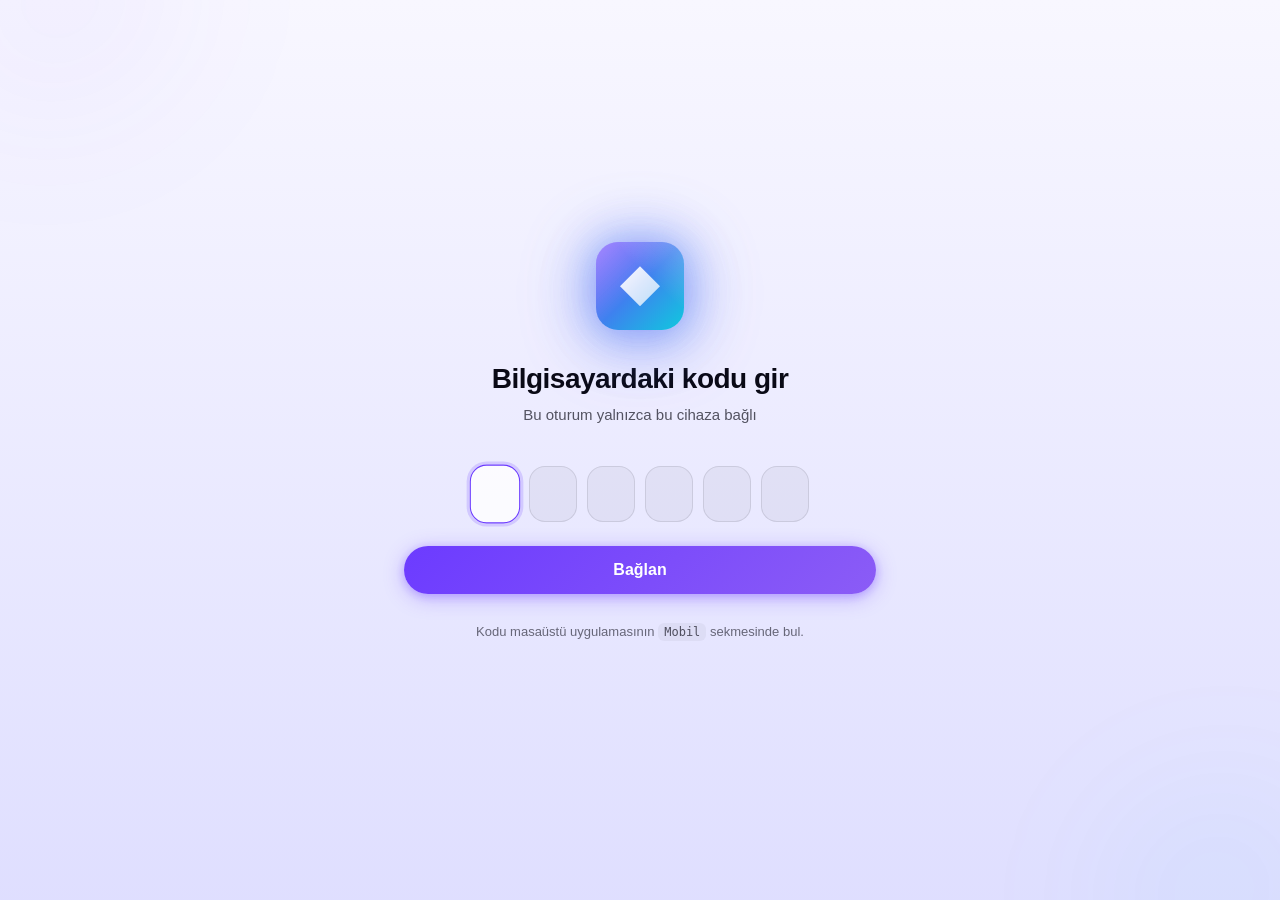
==== Dosyaktar/Assets/mobile/index.html @ 8ce58f1d "v2.1: mobil köprü, oyun kitaplığı, 8 tema ve tanıtım sitesi - Mobil köprü: LAN üzerinden PWA (QR + t" ====
<!DOCTYPE html>
<html lang="tr" data-theme="auto">
<head>
<meta charset="utf-8">
<meta name="viewport" content="width=device-width, initial-scale=1, viewport-fit=cover">
<meta name="description" content="Dosyaktar — Windows LAN dosya transferi. Telefonunuzdan bilgisayara, bilgisayardan telefonunuza anında dosya gönderin.">
<meta name="theme-color" content="#6C3BFF">
<link rel="manifest" href="manifest.webmanifest">
<link rel="icon" href="/favicon.svg" type="image/svg+xml">
<link rel="apple-touch-icon" href="data:image/svg+xml,%3Csvg xmlns='http://www.w3.org/2000/svg' viewBox='0 0 192 192'%3E%3Cdefs%3E%3ClinearGradient id='g' x1='0' y1='0' x2='192' y2='192'%3E%3Cstop offset='0' stop-color='%236C3BFF'/%3E%3Cstop offset='1' stop-color='%230FC9DE'/%3E%3C/linearGradient%3E%3C/defs%3E%3Crect width='192' height='192' rx='40' fill='url(%23g)'/%3E%3Cpath d='M96 40 L96 152 M40 96 L152 96' stroke='white' stroke-width='12' stroke-linecap='round'/%3E%3C/svg%3E">
<meta name="apple-mobile-web-app-capable" content="yes">
<meta name="mobile-web-app-capable" content="yes">
<meta name="apple-mobile-web-app-status-bar-style" content="black-translucent">
<meta name="apple-mobile-web-app-title" content="Dosyaktar">
<title>Dosyaktar</title>
<style>
:root {
  --violet: #6C3BFF;
  --violet-soft: rgba(108,59,255,.18);
  --cyan: #0FC9DE;
  --cyan-soft: rgba(15,201,222,.18);
  --mint: #12D6A3;
  --mint-soft: rgba(18,214,163,.18);
  --pink: #FF5FA2;
  --pink-soft: rgba(255,95,162,.18);
  --ink-dark: #E8E6FF;
  --ink-light: #0A0A16;
  --bg-dark: #0A0A16;
  --bg-light: #F8F7FF;
  --card-dark: rgba(22,20,40,.72);
  --card-light: rgba(255,255,255,.82);
  --border-dark: rgba(255,255,255,.1);
  --border-light: rgba(10,10,22,.08);
  --shadow-1: 0 2px 8px rgba(10,10,22,.12), 0 1px 2px rgba(10,10,22,.08);
  --shadow-2: 0 8px 32px rgba(10,10,22,.18), 0 2px 8px rgba(10,10,22,.1);
  --shadow-glow: 0 0 40px rgba(108,59,255,.25), 0 0 80px rgba(15,201,222,.15);
  --radius-s: 10px;
  --radius-m: 16px;
  --radius-l: 24px;
  --radius-xl: 32px;
  --transition-fast: 120ms cubic-bezier(.2,.8,.2,1);
  --transition: 200ms cubic-bezier(.2,.8,.2,1);
  --transition-slow: 350ms cubic-bezier(.2,.8,.2,1);
  --font-sans: -apple-system, BlinkMacSystemFont, 'Segoe UI', Roboto, 'Helvetica Neue', Arial, sans-serif;
  --font-mono: ui-monospace, SFMono-Regular, 'SF Mono', Menlo, Consolas, monospace;
  --safe-top: env(safe-area-inset-top, 0);
  --safe-bottom: env(safe-area-inset-bottom, 0);
  --safe-left: env(safe-area-inset-left, 0);
  --safe-right: env(safe-area-inset-right, 0);
}

[data-theme="dark"] {
  --bg: var(--bg-dark);
  --bg-elevated: var(--card-dark);
  --ink: var(--ink-dark);
  --ink-muted: rgba(232,230,255,.68);
  --ink-subtle: rgba(232,230,255,.52);
  --border: var(--border-dark);
  --border-strong: rgba(255,255,255,.18);
  --shadow: var(--shadow-2);
  --shadow-card: var(--shadow-1);
  --glass: rgba(22,20,40,.68);
  --glass-border: rgba(255,255,255,.12);
  --gloss: inset 0 1px 0 rgba(255,255,255,.18);
  --input-bg: rgba(255,255,255,.06);
  --input-border: rgba(255,255,255,.14);
  --btn-primary: linear-gradient(135deg, var(--violet), #8B5CF6);
  --btn-primary-hover: linear-gradient(135deg, #8B5CF6, var(--violet));
  --danger-ink: #FFA8C6;
  --danger-bg: rgba(255,95,162,.14);
  --danger-border: rgba(255,95,162,.42);
  --toast-bg: rgba(22,20,40,.94);
  --toast-border: rgba(255,255,255,.12);
  --pulse-color: var(--cyan);
}

[data-theme="light"] {
  --bg: var(--bg-light);
  --bg-elevated: var(--card-light);
  --ink: var(--ink-light);
  --ink-muted: rgba(10,10,22,.68);
  --ink-subtle: rgba(10,10,22,.58);
  --border: var(--border-light);
  --border-strong: rgba(10,10,22,.14);
  --shadow: var(--shadow-2);
  --shadow-card: var(--shadow-1);
  --glass: rgba(255,255,255,.82);
  --glass-border: rgba(10,10,22,.08);
  --gloss: inset 0 1px 0 rgba(255,255,255,.9);
  --input-bg: rgba(10,10,22,.04);
  --input-border: rgba(10,10,22,.1);
  --btn-primary: linear-gradient(135deg, var(--violet), #8B5CF6);
  --btn-primary-hover: linear-gradient(135deg, #8B5CF6, var(--violet));
  --danger-ink: #C2185B;
  --danger-bg: rgba(255,95,162,.09);
  --danger-border: rgba(194,24,91,.28);
  --toast-bg: rgba(255,255,255,.94);
  --toast-border: rgba(10,10,22,.08);
  --pulse-color: var(--violet);
}

*, *::before, *::after { box-sizing: border-box; margin: 0; padding: 0; }
html { -webkit-font-smoothing: antialiased; -moz-osx-font-smoothing: grayscale; text-rendering: optimizeLegibility; font-size: 16px; }
[hidden] { display: none !important; }
body { font-family: var(--font-sans); background: var(--bg); color: var(--ink); min-height: 100vh; min-height: 100dvh; line-height: 1.5; overflow-x: hidden; }

/* Background atmosphere */
.bg-atmosphere { position: fixed; inset: 0; pointer-events: none; z-index: 0; overflow: hidden; }
.bg-atmosphere::before,
.bg-atmosphere::after { content: ''; position: absolute; border-radius: 50%; filter: blur(80px); opacity: .35; transition: opacity var(--transition-slow); }
[data-theme="dark"] .bg-atmosphere::before { background: radial-gradient(circle at 30% 20%, var(--violet), transparent 60%); width: 320px; height: 320px; top: -100px; left: -60px; }
[data-theme="dark"] .bg-atmosphere::after { background: radial-gradient(circle at 70% 80%, var(--cyan), transparent 60%); width: 280px; height: 280px; bottom: -80px; right: -40px; }
[data-theme="light"] .bg-atmosphere::before { background: radial-gradient(circle at 30% 20%, var(--violet-soft), transparent 60%); width: 320px; height: 320px; top: -100px; left: -60px; opacity: .5; }
[data-theme="light"] .bg-atmosphere::after { background: radial-gradient(circle at 70% 80%, var(--cyan-soft), transparent 60%); width: 280px; height: 280px; bottom: -80px; right: -40px; opacity: .5; }

/* Glossy prism logo */
.prism { position: relative; width: 48px; height: 48px; border-radius: 14px; background: linear-gradient(135deg, var(--violet), var(--cyan)); box-shadow: var(--shadow-glow); overflow: hidden; flex-shrink: 0; }
.prism::before { content: ''; position: absolute; inset: 0; background: linear-gradient(135deg, rgba(255,255,255,.4) 0%, transparent 50%), linear-gradient(225deg, rgba(255,255,255,.25) 0%, transparent 40%); border-radius: 14px; pointer-events: none; }
.prism::after { content: ''; position: absolute; top: 50%; left: 50%; transform: translate(-50%, -50%); width: 24px; height: 24px; background: linear-gradient(135deg, #FFFFFF, rgba(255,255,255,.72)); clip-path: polygon(50% 0%, 100% 50%, 50% 100%, 0% 50%); opacity: .95; }
.prism-small { width: 36px; height: 36px; border-radius: 10px; }
.prism-small::after { width: 18px; height: 18px; }
.prism-tiny { width: 28px; height: 28px; border-radius: 8px; }
.prism-tiny::after { width: 14px; height: 14px; }

/* Glass card */
.glass { background: var(--glass); backdrop-filter: saturate(180%) blur(24px); -webkit-backdrop-filter: saturate(180%) blur(24px); border: 1px solid var(--glass-border); border-radius: var(--radius-l); box-shadow: var(--shadow-card); }
.glass-strong { background: var(--bg-elevated); backdrop-filter: saturate(180%) blur(24px); -webkit-backdrop-filter: saturate(180%) blur(24px); border: 1px solid var(--border); border-radius: var(--radius-l); box-shadow: var(--shadow); }

/* Buttons */
.btn { display: inline-flex; align-items: center; justify-content: center; gap: 8px; padding: 14px 24px; border-radius: var(--radius-m); font: 600 15px/1 var(--font-sans); color: white; border: none; cursor: pointer; transition: transform var(--transition-fast), box-shadow var(--transition-fast), opacity var(--transition-fast); touch-action: manipulation; -webkit-tap-highlight-color: transparent; }
.btn:active { transform: scale(.97); }
.btn:disabled { opacity: .5; cursor: not-allowed; transform: none; }
.btn-primary { background: var(--btn-primary); box-shadow: 0 4px 20px rgba(108,59,255,.35), 0 2px 8px rgba(108,59,255,.25); }
.btn-primary:not(:disabled):hover { background: var(--btn-primary-hover); box-shadow: 0 6px 28px rgba(108,59,255,.45), 0 3px 12px rgba(108,59,255,.3); }
.btn-secondary { background: var(--glass); color: var(--ink); border: 1px solid var(--glass-border); box-shadow: var(--shadow-card); }
.btn-secondary:not(:disabled):hover { background: var(--bg-elevated); border-color: var(--border-strong); }
.btn-danger { background: var(--danger-bg); color: var(--danger-ink); border: 1px solid var(--danger-border); box-shadow: none; }
.btn-danger:not(:disabled):hover { background: var(--danger-bg); border-color: var(--danger-ink); box-shadow: 0 0 0 3px var(--danger-bg); }
.btn-ghost { background: transparent; color: var(--ink-muted); padding: 10px; }
.btn-ghost:not(:disabled):hover { background: var(--input-bg); color: var(--ink); }
.btn-icon { width: 44px; height: 44px; padding: 0; border-radius: var(--radius-s); }
.btn-lg { padding: 16px 32px; font-size: 16px; border-radius: var(--radius-l); }
.btn-block { width: 100%; }

/* Inputs */
.input { width: 100%; padding: 14px 16px; border-radius: var(--radius-m); border: 1px solid var(--input-border); background: var(--input-bg); color: var(--ink); font: 500 16px/1 var(--font-sans); transition: border-color var(--transition-fast), box-shadow var(--transition-fast), background var(--transition-fast); }
.input:focus { outline: none; border-color: var(--violet); box-shadow: 0 0 0 3px var(--violet-soft); background: var(--bg-elevated); }
.input::placeholder { color: var(--ink-subtle); }
.input-error { border-color: var(--pink); box-shadow: 0 0 0 3px var(--pink-soft); }

/* PIN inputs */
.pin-grid { display: flex; gap: 10px; justify-content: center; margin: 8px 0 24px; }
.pin-input { width: 48px; height: 56px; border-radius: var(--radius-m); border: 1px solid var(--input-border); background: var(--input-bg); color: var(--ink); font: 700 28px/1 var(--font-sans); text-align: center; transition: border-color var(--transition-fast), box-shadow var(--transition-fast), transform var(--transition-fast), background var(--transition-fast); -webkit-text-security: disc; }
.pin-input:focus { outline: none; border-color: var(--violet); box-shadow: 0 0 0 3px var(--violet-soft); background: var(--bg-elevated); transform: scale(1.05); z-index: 1; }
.pin-input.filled { border-color: var(--violet); background: var(--violet-soft); }
.pin-input.error { animation: shake 400ms cubic-bezier(.36,.07,.19,.97); border-color: var(--pink); box-shadow: 0 0 0 3px var(--pink-soft); }
@keyframes shake { 0%,100%{transform:translateX(0)} 20%,60%{transform:translateX(-6px)} 40%,80%{transform:translateX(6px)} }

/* Top bar */
.top-bar { position: fixed; top: 0; left: 0; right: 0; z-index: 100; padding: calc(8px + var(--safe-top)) 16px 10px; display: flex; align-items: center; justify-content: space-between; gap: 12px; pointer-events: none; }
.top-bar > * { pointer-events: auto; }
.top-bar-left { display: flex; align-items: center; gap: 10px; }
.top-bar-title { font: 700 17px/1 var(--font-sans); color: var(--ink); letter-spacing: -.3px; }
.device-chip { display: inline-flex; align-items: center; gap: 6px; padding: 4px 10px; border-radius: 100px; font: 500 12px/1 var(--font-sans); color: var(--ink-muted); background: var(--glass); border: 1px solid var(--glass-border); backdrop-filter: blur(12px); }
.device-chip .dot { width: 8px; height: 8px; border-radius: 50%; background: var(--mint); box-shadow: 0 0 8px var(--mint), 0 0 16px var(--mint); animation: pulse-dot 2s ease-in-out infinite; }
@keyframes pulse-dot { 0%,100%{opacity:1;transform:scale(1)} 50%{opacity:.6;transform:scale(.9)} }
.top-bar-right { display: flex; align-items: center; gap: 6px; }

/* Tabs */
.tab-bar { position: fixed; bottom: 0; left: 0; right: 0; z-index: 100; padding: 8px calc(16px + var(--safe-left)) calc(8px + var(--safe-bottom)) calc(16px + var(--safe-right)); pointer-events: none; }
.tab-bar-inner { display: flex; align-items: center; justify-content: space-around; background: var(--glass); border: 1px solid var(--glass-border); border-radius: var(--radius-xl); padding: 6px; backdrop-filter: saturate(180%) blur(24px); -webkit-backdrop-filter: saturate(180%) blur(24px); box-shadow: var(--shadow); pointer-events: auto; max-width: 520px; margin: 0 auto; position: relative; }
.tab-btn { flex: 1; display: flex; flex-direction: column; align-items: center; gap: 4px; padding: 10px 8px; border-radius: var(--radius-m); color: var(--ink-muted); font: 500 11px/1 var(--font-sans); background: transparent; border: none; cursor: pointer; transition: color var(--transition-fast); touch-action: manipulation; -webkit-tap-highlight-color: transparent; position: relative; z-index: 1; }
.tab-btn svg { width: 22px; height: 22px; stroke-width: 2.2; transition: stroke var(--transition-fast), transform var(--transition-fast); }
.tab-btn.active { color: #FFFFFF; }
.tab-btn.active svg { stroke: #FFFFFF; transform: scale(1.1); }
.tab-btn:not(.active):active svg { transform: scale(.95); }
.tab-indicator { position: absolute; bottom: 6px; left: 6px; height: calc(100% - 12px); background: linear-gradient(135deg, var(--violet), #8B5CF6); border-radius: var(--radius-m); box-shadow: 0 2px 12px rgba(108,59,255,.4), 0 1px 4px rgba(108,59,255,.3); transition: transform 300ms cubic-bezier(.2,.8,.2,1), width 300ms cubic-bezier(.2,.8,.2,1); z-index: 0; pointer-events: none; }

/* Screens */
.screen { display: none; padding: calc(72px + var(--safe-top)) 16px calc(88px + var(--safe-bottom)) 16px; max-width: 520px; margin: 0 auto; min-height: 100vh; min-height: 100dvh; position: relative; z-index: 1; }
.screen.active { display: block; }
.screen.animating { animation: screen-in 300ms cubic-bezier(.2,.8,.2,1); }
@keyframes screen-in { from { opacity: 0; transform: translateY(8px); } to { opacity: 1; transform: translateY(0); } }

/* Pair screen */
.pair-screen { text-align: center; }
#screenPair.active { display: flex; flex-direction: column; justify-content: safe center; }
.prism-logo { margin: 0 auto 32px; filter: drop-shadow(0 8px 32px rgba(108,59,255,.4)) drop-shadow(0 4px 16px rgba(15,201,222,.25)); }
.prism-logo::after { width: 40px; height: 40px; }
.pair-title { font: 700 28px/1.2 var(--font-sans); color: var(--ink); letter-spacing: -.5px; margin-bottom: 8px; }
.pair-subtitle { color: var(--ink-muted); font-size: 15px; margin-bottom: 32px; }
.pair-hint { margin-top: 28px; color: var(--ink-subtle); font-size: 13px; line-height: 1.5; }
.pair-hint code { background: var(--input-bg); padding: 2px 6px; border-radius: 6px; font-family: var(--font-mono); font-size: 12px; color: var(--ink-muted); }

/* Upload zone */
.upload-zone { border: 2px dashed var(--border); border-radius: var(--radius-xl); padding: 40px 20px; text-align: center; cursor: pointer; transition: border-color var(--transition-fast), background var(--transition-fast), transform var(--transition-fast); background: var(--glass); }
.upload-zone:hover, .upload-zone.drag-active { border-color: var(--violet); background: var(--violet-soft); transform: scale(1.01); }
.upload-zone:focus-visible { outline: none; box-shadow: 0 0 0 3px var(--violet-soft); }
.upload-zone-icon { width: 56px; height: 56px; margin: 0 auto 16px; stroke: var(--violet); stroke-width: 2; }
.upload-zone-title { font: 600 17px/1.3 var(--font-sans); color: var(--ink); margin-bottom: 6px; }
.upload-zone-subtitle { color: var(--ink-muted); font-size: 14px; }
.upload-zone-or { display: flex; align-items: center; gap: 12px; margin: 20px 0; color: var(--ink-subtle); font-size: 13px; }
.upload-zone-or::before, .upload-zone-or::after { content: ''; flex: 1; height: 1px; background: var(--border); }

/* Send screen: the drop zone is the task, so it owns the viewport */
#screenSend.active { display: flex; flex-direction: column; justify-content: safe center; }
#screenSend .upload-zone { padding: 46px 20px; }
.send-note { display: flex; align-items: center; justify-content: center; gap: 6px; margin-top: 18px; padding: 0 8px; font-size: 12.5px; line-height: 1.45; color: var(--ink-muted); text-align: center; }
.send-note svg { flex-shrink: 0; }
.send-note span { text-wrap: balance; }

/* File queue */
.file-queue { margin-top: 20px; display: flex; flex-direction: column; gap: 10px; }
.file-card { display: grid; grid-template-columns: 48px 1fr auto; gap: 12px; align-items: center; padding: 14px; background: var(--glass); border: 1px solid var(--glass-border); border-radius: var(--radius-l); box-shadow: var(--shadow-card); transition: transform var(--transition-fast), box-shadow var(--transition-fast); animation: card-in 250ms cubic-bezier(.2,.8,.2,1); }
@keyframes card-in { from { opacity: 0; transform: translateY(10px) scale(.98); } to { opacity: 1; transform: translateY(0) scale(1); } }
.file-card.complete { border-color: var(--mint-soft); }
.file-card.error { border-color: var(--pink-soft); }
.file-icon { width: 48px; height: 48px; border-radius: var(--radius-s); background: var(--input-bg); display: flex; align-items: center; justify-content: center; flex-shrink: 0; }
.file-icon svg { width: 24px; height: 24px; stroke: var(--violet); }
.file-card.complete .file-icon svg { stroke: var(--mint); }
.file-card.error .file-icon svg { stroke: var(--pink); }
.file-info { min-width: 0; }
.file-name { font: 500 14px/1.3 var(--font-sans); color: var(--ink); white-space: nowrap; overflow: hidden; text-overflow: ellipsis; }
.file-size { font: 500 12px/1 var(--font-mono); color: var(--ink-muted); margin-top: 2px; }
.file-progress-wrap { width: 100%; height: 4px; background: var(--input-bg); border-radius: 2px; margin-top: 8px; overflow: hidden; }
.file-progress { height: 100%; width: 0%; background: linear-gradient(90deg, var(--violet), var(--cyan)); border-radius: 2px; transition: width 150ms linear; }
.file-card.complete .file-progress { background: var(--mint); }
.file-card.error .file-progress { background: var(--pink); }
.file-progress-text { font: 500 11px/1 var(--font-mono); color: var(--ink-muted); text-align: right; min-width: 52px; margin-top: 4px; }
.file-actions { display: flex; gap: 6px; }
.file-btn { width: 32px; height: 32px; border-radius: var(--radius-s); background: var(--input-bg); border: 1px solid var(--input-border); color: var(--ink-muted); display: flex; align-items: center; justify-content: center; cursor: pointer; transition: all var(--transition-fast); }
.file-btn:hover { background: var(--bg-elevated); color: var(--ink); border-color: var(--border-strong); }
.file-btn:active { transform: scale(.95); }
.file-btn svg { width: 16px; height: 16px; stroke-width: 2.2; }
.file-check { display: none; width: 48px; height: 48px; border-radius: 50%; background: var(--mint); color: white; align-items: center; justify-content: center; animation: check-pop 400ms cubic-bezier(.2,.8,.2,1); }
@keyframes check-pop { 0% { transform: scale(0) rotate(-45deg); opacity: 0; } 50% { transform: scale(1.2) rotate(-45deg); } 100% { transform: scale(1) rotate(0deg); opacity: 1; } }
.file-card.complete .file-check { display: flex; }
.file-card.complete .file-progress-wrap { display: none; }
.file-card.complete .file-progress-text { display: none; }
.file-card.complete .file-actions { display: none; }

/* Overall progress */
.overall-progress { margin-top: 16px; padding: 16px; background: var(--glass); border: 1px solid var(--glass-border); border-radius: var(--radius-l); display: none; }
.overall-progress.visible { display: block; animation: card-in 250ms cubic-bezier(.2,.8,.2,1); }
.overall-progress-header { display: flex; justify-content: space-between; align-items: center; margin-bottom: 8px; font-size: 13px; color: var(--ink-muted); }
.overall-progress-title { font: 600 14px/1 var(--font-sans); color: var(--ink); }
.overall-progress-bar { height: 6px; background: var(--input-bg); border-radius: 3px; overflow: hidden; }
.overall-progress-fill { height: 100%; width: 0%; background: linear-gradient(90deg, var(--violet), var(--cyan)); border-radius: 3px; transition: width 200ms linear; }
.overall-progress-stats { display: flex; justify-content: space-between; margin-top: 10px; font: 500 12px/1 var(--font-mono); color: var(--ink-muted); }

/* Download list */
.download-list { display: flex; flex-direction: column; gap: 10px; }
.download-item { display: grid; grid-template-columns: 44px 1fr auto; gap: 12px; align-items: center; padding: 14px; background: var(--glass); border: 1px solid var(--glass-border); border-radius: var(--radius-l); box-shadow: var(--shadow-card); transition: transform var(--transition-fast), box-shadow var(--transition-fast); }
.download-item:active { transform: scale(.99); }
.download-icon { width: 44px; height: 44px; border-radius: var(--radius-s); background: var(--input-bg); display: flex; align-items: center; justify-content: center; flex-shrink: 0; }
.download-icon svg { width: 22px; height: 22px; stroke: var(--ink-muted); }
.download-info { min-width: 0; }
.download-name { font: 500 14px/1.3 var(--font-sans); color: var(--ink); display: -webkit-box; -webkit-line-clamp: 2; -webkit-box-orient: vertical; overflow: hidden; }
.download-size { font: 500 12px/1 var(--font-mono); color: var(--ink-muted); margin-top: 2px; }
.download-btn { width: 40px; height: 40px; border-radius: var(--radius-m); background: var(--violet-soft); border: none; color: var(--violet); display: flex; align-items: center; justify-content: center; cursor: pointer; transition: all var(--transition-fast); }
.download-btn:hover { background: var(--violet); color: white; transform: scale(1.05); }
.download-btn:active { transform: scale(.95); }
.download-btn svg { width: 20px; height: 20px; stroke-width: 2.2; }
.download-btn:disabled { opacity: .5; cursor: not-allowed; transform: none; }
.download-empty { text-align: center; padding: 60px 20px; color: var(--ink-muted); }
.download-empty .icon { width: 80px; height: 80px; margin: 0 auto 16px; stroke: var(--ink-subtle); stroke-width: 1.5; }
.download-empty-title { font: 600 17px/1.3 var(--font-sans); color: var(--ink); margin-bottom: 6px; }
.download-refresh { margin-top: 16px; width: 100%; }
.download-empty p { max-width: 280px; margin: 0 auto; text-wrap: balance; }
#screenReceive.active:has(#downloadEmpty:not(.hidden)) { display: flex; flex-direction: column; justify-content: safe center; }

/* Status screen */
.status-grid { display: grid; grid-template-columns: 1fr 1fr; gap: 12px; margin-bottom: 16px; }
.status-card { padding: 16px; background: var(--glass); border: 1px solid var(--glass-border); border-radius: var(--radius-l); box-shadow: var(--shadow-card); }
.status-card.full { grid-column: 1 / -1; }
.status-label { font: 500 11px/1 var(--font-sans); color: var(--ink-subtle); text-transform: uppercase; letter-spacing: .5px; margin-bottom: 6px; }
.status-value { font: 600 15px/1.3 var(--font-sans); color: var(--ink); word-break: break-word; }
.status-value.mono { font-family: var(--font-mono); font-size: 13px; }
.status-value.small { font-size: 13px; }
.status-connection { display: flex; align-items: center; gap: 8px; }
.status-connection .bar { flex: 1; height: 4px; background: var(--input-bg); border-radius: 2px; overflow: hidden; }
.status-connection .bar-fill { height: 100%; background: linear-gradient(90deg, var(--mint), var(--cyan)); border-radius: 2px; transition: width 300ms ease; }
.status-transfer { padding: 16px; background: var(--glass); border: 1px solid var(--glass-border); border-radius: var(--radius-l); box-shadow: var(--shadow-card); display: none; }
.status-transfer.active { display: block; animation: card-in 250ms cubic-bezier(.2,.8,.2,1); }
.transfer-header { display: flex; justify-content: space-between; align-items: center; margin-bottom: 10px; }
.transfer-direction { display: flex; align-items: center; gap: 8px; font: 600 14px/1 var(--font-sans); color: var(--ink); }
.transfer-direction.up { color: var(--violet); }
.transfer-direction.down { color: var(--cyan); }
.transfer-direction svg { width: 18px; height: 18px; }
.transfer-speed { font: 500 12px/1 var(--font-mono); color: var(--ink-muted); }
.transfer-progress { height: 6px; background: var(--input-bg); border-radius: 3px; overflow: hidden; margin-bottom: 8px; }
.transfer-progress-fill { height: 100%; width: 0%; background: linear-gradient(90deg, var(--violet), var(--cyan)); border-radius: 3px; transition: width 200ms linear; }
.transfer-details { display: flex; justify-content: space-between; font: 500 12px/1 var(--font-mono); color: var(--ink-muted); }
.status-counters { display: grid; grid-template-columns: 1fr 1fr; gap: 12px; margin-top: 16px; }
.counter-card { padding: 16px; background: var(--glass); border: 1px solid var(--glass-border); border-radius: var(--radius-l); text-align: center; }
.counter-value { font: 700 28px/1 var(--font-mono); color: var(--ink); }
.counter-label { font: 500 12px/1 var(--font-sans); color: var(--ink-muted); margin-top: 4px; }
.logout-btn { margin-top: 16px; width: 100%; }

/* Toasts */
.toast-container { position: fixed; top: calc(72px + var(--safe-top)); left: 16px; right: 16px; z-index: 1000; display: flex; flex-direction: column; gap: 8px; max-width: 520px; margin: 0 auto; pointer-events: none; }
.toast { padding: 14px 16px; background: var(--toast-bg); border: 1px solid var(--toast-border); border-radius: var(--radius-l); box-shadow: var(--shadow); display: flex; align-items: center; gap: 12px; animation: toast-in 300ms cubic-bezier(.2,.8,.2,1); pointer-events: auto; }
@keyframes toast-in { from { opacity: 0; transform: translateY(-20px) scale(.95); } to { opacity: 1; transform: translateY(0) scale(1); } }
.toast.removing { animation: toast-out 250ms cubic-bezier(.4,0,1,1) forwards; }
@keyframes toast-out { to { opacity: 0; transform: translateX(100px) scale(.9); } }
.toast-icon { width: 24px; height: 24px; flex-shrink: 0; }
.toast-success .toast-icon { stroke: var(--mint); }
.toast-error .toast-icon { stroke: var(--pink); }
.toast-info .toast-icon { stroke: var(--violet); }
.toast-text { flex: 1; font: 500 14px/1.4 var(--font-sans); color: var(--ink); }
.toast-close { width: 28px; height: 28px; border-radius: var(--radius-s); background: var(--input-bg); border: 1px solid var(--input-border); color: var(--ink-muted); display: flex; align-items: center; justify-content: center; cursor: pointer; transition: all var(--transition-fast); flex-shrink: 0; }
.toast-close:hover { background: var(--bg-elevated); color: var(--ink); }

/* iOS install hint */
.ios-hint { position: fixed; bottom: calc(88px + var(--safe-bottom)); left: 16px; right: 16px; z-index: 90; max-width: 520px; margin: 0 auto; pointer-events: none; }
.ios-hint-inner { background: var(--glass); border: 1px solid var(--glass-border); border-radius: var(--radius-l); padding: 14px 16px; display: flex; align-items: center; gap: 12px; box-shadow: var(--shadow); pointer-events: auto; animation: hint-in 400ms cubic-bezier(.2,.8,.2,1); }
@keyframes hint-in { from { opacity: 0; transform: translateY(20px); } to { opacity: 1; transform: translateY(0); } }
.ios-hint.removing .ios-hint-inner { animation: hint-out 300ms cubic-bezier(.4,0,1,1) forwards; }
@keyframes hint-out { to { opacity: 0; transform: translateY(20px); } }
.ios-hint-icon { width: 28px; height: 28px; flex-shrink: 0; stroke: var(--violet); }
.ios-hint-text { flex: 1; font: 500 13px/1.4 var(--font-sans); color: var(--ink); }
.ios-hint-btn { padding: 8px 14px; border-radius: var(--radius-m); background: var(--violet); color: white; font: 600 12px/1 var(--font-sans); border: none; cursor: pointer; transition: transform var(--transition-fast); flex-shrink: 0; }
.ios-hint-btn:active { transform: scale(.95); }
.ios-hint-dismiss { width: 28px; height: 28px; border-radius: var(--radius-s); background: var(--input-bg); border: 1px solid var(--input-border); color: var(--ink-muted); display: flex; align-items: center; justify-content: center; cursor: pointer; transition: all var(--transition-fast); flex-shrink: 0; }
.ios-hint-dismiss:hover { background: var(--bg-elevated); color: var(--ink); }

/* Live pulse */
.live-pulse { display: inline-flex; align-items: center; gap: 6px; font: 500 11px/1 var(--font-sans); color: var(--pulse-color); }
.live-pulse::before { content: ''; width: 6px; height: 6px; border-radius: 50%; background: currentColor; animation: pulse 1.5s ease-in-out infinite; }
@keyframes pulse { 0%,100%{opacity:1;transform:scale(1)} 50%{opacity:.4;transform:scale(.8)} }

/* Hidden */
.hidden { display: none !important; }
.sr-only { position: absolute; width: 1px; height: 1px; padding: 0; margin: -1px; overflow: hidden; clip: rect(0,0,0,0); white-space: nowrap; border: 0; }

/* Focus visible */
:focus-visible { outline: 2px solid var(--violet); outline-offset: 2px; }

/* Reduced motion */
@media (prefers-reduced-motion: reduce) {
  *, *::before, *::after { animation-duration: .01ms !important; animation-iteration-count: 1 !important; transition-duration: .01ms !important; }
}

/* Responsive */
@media (max-width: 480px) {
  .pin-input { width: 40px; height: 48px; font-size: 24px; }
  .pair-title { font-size: 24px; }
  .btn-lg { padding: 14px 24px; font-size: 15px; }
  .status-value { font-size: 14px; }
  .counter-value { font-size: 24px; }
}
@media (min-width: 768px) {
  body { background: linear-gradient(180deg, var(--bg) 0%, color-mix(in oklab, var(--bg) 85%, var(--violet) 15%) 100%); }
  .screen { padding-left: 24px; padding-right: 24px; }
  .top-bar, .tab-bar { max-width: 520px; margin: 0 auto; left: 50%; transform: translateX(-50%); width: 520px; }
  .top-bar { border-radius: 0 0 var(--radius-xl) var(--radius-xl); padding-top: calc(12px + var(--safe-top)); background: var(--glass); border: 1px solid var(--glass-border); border-top: none; box-shadow: var(--shadow-card); }
  .tab-bar { border-radius: var(--radius-xl) var(--radius-xl) 0 0; padding-bottom: calc(12px + var(--safe-bottom)); background: var(--glass); border: 1px solid var(--glass-border); border-bottom: none; box-shadow: 0 -4px 24px rgba(10,10,22,.1); }
  .toast-container, .ios-hint { left: 50%; transform: translateX(-50%); }
}
</style>
</head>
<body>
<div class="bg-atmosphere" aria-hidden="true"></div>

<!-- Top Bar -->
<header class="top-bar" role="banner" id="topBar" hidden>
  <div class="top-bar-left">
    <div class="prism prism-small" aria-hidden="true"></div>
    <span class="top-bar-title">Dosyaktar</span>
    <span class="device-chip" id="deviceChip" hidden>
      <span class="dot" aria-hidden="true"></span>
      <span id="deviceName">Bilgisayar</span>
    </span>
  </div>
  <div class="top-bar-right">
    <button class="btn btn-ghost btn-icon" id="themeToggle" aria-label="Tema değiştir" title="Tema değiştir">
      <svg id="themeIconLight" width="22" height="22" viewBox="0 0 24 24" fill="none" stroke="currentColor" stroke-width="2" stroke-linecap="round" stroke-linejoin="round" style="display:none"><circle cx="12" cy="12" r="5"/><path d="M12 1v2M12 21v2M4.22 4.22l1.42 1.42M18.36 18.36l1.42 1.42M1 12h2M21 12h2M4.22 19.78l1.42-1.42M18.36 5.64l1.42-1.42"/></svg>
      <svg id="themeIconDark" width="22" height="22" viewBox="0 0 24 24" fill="none" stroke="currentColor" stroke-width="2" stroke-linecap="round" stroke-linejoin="round" style="display:none"><path d="M21 12.79A9 9 0 1 1 11.21 3 7 7 0 0 0 21 12.79z"/></svg>
    </button>
    <button class="btn btn-ghost btn-icon" id="menuToggle" aria-label="Menü" aria-expanded="false" aria-controls="menuPanel" title="Menü">
      <svg width="22" height="22" viewBox="0 0 24 24" fill="none" stroke="currentColor" stroke-width="2" stroke-linecap="round" stroke-linejoin="round"><line x1="3" y1="12" x2="21" y2="12"/><line x1="3" y1="6" x2="21" y2="6"/><line x1="3" y1="18" x2="21" y2="18"/></svg>
    </button>
  </div>
</header>

<!-- Screens -->
<main role="main">
  <!-- Pair Screen -->
  <section class="screen pair-screen active" id="screenPair" role="region" aria-label="Eşleştirme">
    <div class="prism prism-logo" style="width:88px;height:88px;border-radius:22px;" aria-hidden="true"></div>
    <h1 class="pair-title">Bilgisayardaki kodu gir</h1>
    <p class="pair-subtitle">Bu oturum yalnızca bu cihaza bağlı</p>
    <form id="pinForm" novalidate>
      <div class="pin-grid" role="group" aria-label="6 haneli PIN kodu" id="pinGrid">
        <input class="pin-input" type="text" inputmode="numeric" maxlength="1" autocomplete="one-time-code" aria-label="PIN 1. hane" data-index="0">
        <input class="pin-input" type="text" inputmode="numeric" maxlength="1" autocomplete="one-time-code" aria-label="PIN 2. hane" data-index="1">
        <input class="pin-input" type="text" inputmode="numeric" maxlength="1" autocomplete="one-time-code" aria-label="PIN 3. hane" data-index="2">
        <input class="pin-input" type="text" inputmode="numeric" maxlength="1" autocomplete="one-time-code" aria-label="PIN 4. hane" data-index="3">
        <input class="pin-input" type="text" inputmode="numeric" maxlength="1" autocomplete="one-time-code" aria-label="PIN 5. hane" data-index="4">
        <input class="pin-input" type="text" inputmode="numeric" maxlength="1" autocomplete="one-time-code" aria-label="PIN 6. hane" data-index="5">
      </div>
      <p class="pair-hint" id="pinError" role="alert" aria-live="polite" hidden></p>
      <button type="submit" class="btn btn-primary btn-lg btn-block" id="pairBtn">Bağlan</button>
    </form>
    <p class="pair-hint">Kodu masaüstü uygulamasının <code>Mobil</code> sekmesinde bul.</p>
  </section>

  <!-- Gönder Screen -->
  <section class="screen" id="screenSend" role="region" aria-label="Dosya gönder" hidden>
    <div class="upload-zone" id="uploadZone" tabindex="0" role="button" aria-label="Dosya seç veya buraya bırak">
      <svg class="upload-zone-icon" viewBox="0 0 24 24" fill="none" stroke="currentColor" stroke-width="2" stroke-linecap="round" stroke-linejoin="round" aria-hidden="true"><path d="M21 15v4a2 2 0 0 1-2 2H5a2 2 0 0 1-2-2v-4"/><polyline points="17 8 12 3 7 8"/><line x1="12" y1="3" x2="12" y2="15"/></svg>
      <div class="upload-zone-title">Dosya seç veya buraya bırak</div>
      <div class="upload-zone-subtitle">Birden fazla dosya seçebilirsin</div>
      <div class="upload-zone-or">veya</div>
      <button type="button" class="btn btn-secondary" id="pickPhotosBtn" aria-label="Fotoğraf ve video seç">
        <svg width="18" height="18" viewBox="0 0 24 24" fill="none" stroke="currentColor" stroke-width="2" stroke-linecap="round" stroke-linejoin="round" style="margin-right:4px"><rect x="2" y="3" width="20" height="14" rx="2"/><path d="M4 17l4-4 4 4 6-6"/></svg>
        Fotoğraf seç
      </button>
      <input type="file" id="fileInput" multiple hidden>
      <input type="file" id="photoInput" accept="image/*,video/*" multiple hidden>
    </div>
    <p class="send-note">
      <svg width="14" height="14" viewBox="0 0 24 24" fill="none" stroke="currentColor" stroke-width="2.2" stroke-linecap="round" stroke-linejoin="round" aria-hidden="true"><rect x="3" y="11" width="18" height="11" rx="2"/><path d="M7 11V7a5 5 0 0 1 10 0v4"/></svg>
      <span>Buluta yüklenmez, doğrudan bilgisayara gider.</span>
    </p>
    <div class="file-queue" id="fileQueue" role="list" aria-label="Yüklenecek dosyalar"></div>
    <div class="overall-progress" id="overallProgress" role="status" aria-live="polite" aria-label="Genel yükleme ilerlemesi">
      <div class="overall-progress-header">
        <span class="overall-progress-title">Bilgisayara gönderiliyor</span>
        <span id="overallSpeed">0 MB/s</span>
      </div>
      <div class="overall-progress-bar"><div class="overall-progress-fill" id="overallFill"></div></div>
      <div class="overall-progress-stats">
        <span id="overallPercent">0%</span>
        <span id="overallEta">Kalan: —</span>
      </div>
    </div>
  </section>

  <!-- Al Screen -->
  <section class="screen" id="screenReceive" role="region" aria-label="Dosya al" hidden>
    <div class="download-list" id="downloadList" role="list" aria-label="Bilgisayardan gelen dosyalar"></div>
    <div class="download-empty hidden" id="downloadEmpty">
      <svg class="icon" viewBox="0 0 24 24" fill="none" stroke="currentColor" stroke-width="1.5" stroke-linecap="round" stroke-linejoin="round" aria-hidden="true"><path d="M21 15v4a2 2 0 0 1-2 2H5a2 2 0 0 1-2-2v-4"/><polyline points="7 10 12 15 17 10"/><line x1="12" y1="15" x2="12" y2="3"/></svg>
      <div class="download-empty-title">Henüz paylaşılan dosya yok</div>
      <p style="font-size:14px">Bilgisayarda Mobil sekmesinden dosya ekle.</p>
    </div>
    <button class="btn btn-secondary btn-block download-refresh" id="refreshBtn" type="button">Yenile</button>
  </section>

  <!-- Durum Screen -->
  <section class="screen" id="screenStatus" role="region" aria-label="Bağlantı durumu" hidden>
    <div class="status-grid" id="statusGrid">
      <div class="status-card">
        <div class="status-label">Bağlantı kalitesi</div>
        <div class="status-value status-connection">
          <span id="connQuality">İyi</span>
          <div class="bar"><div class="bar-fill" id="connBar" style="width:80%"></div></div>
        </div>
      </div>
      <div class="status-card">
        <div class="status-label">PC</div>
        <div class="status-value" id="pcName">—</div>
        <div class="status-value mono small" id="pcIp">—</div>
      </div>
      <div class="status-card full">
        <div class="status-label">Oturum başladı</div>
        <div class="status-value" id="sessionSince">—</div>
      </div>
      <div class="status-card full">
        <div class="status-label">Kayıt klasörü</div>
        <div class="status-value mono small" id="saveDir" style="white-space:pre-wrap;word-break:break-word">—</div>
      </div>
    </div>
    <div class="status-transfer" id="statusTransfer" role="status" aria-live="polite" aria-label="Aktif transfer" hidden>
      <div class="transfer-header">
        <span class="transfer-direction" id="transferDir"><svg viewBox="0 0 24 24" fill="none" stroke="currentColor" stroke-width="2.5" stroke-linecap="round" stroke-linejoin="round" aria-hidden="true"><polyline points="18 15 12 9 6 15"/></svg> Yükleniyor</span>
        <span class="transfer-speed" id="transferSpeed">0 MB/s</span>
      </div>
      <div class="transfer-progress"><div class="transfer-progress-fill" id="transferFill"></div></div>
      <div class="transfer-details">
        <span id="transferName">—</span>
        <span id="transferPercent">0%</span>
      </div>
    </div>
    <div class="status-counters">
      <div class="counter-card">
        <div class="counter-value" id="sentToday">0</div>
        <div class="counter-label">Gönderilen (bugün)</div>
      </div>
      <div class="counter-card">
        <div class="counter-value" id="receivedToday">0</div>
        <div class="counter-label">Alınan (bugün)</div>
      </div>
    </div>
    <button class="btn btn-danger btn-block logout-btn" id="logoutBtn" type="button">Bağlantıyı kes</button>
  </section>
</main>

<!-- Tab Bar -->
<nav class="tab-bar" id="tabBar" role="tablist" aria-label="Ana navigasyon" hidden>
  <div class="tab-bar-inner">
    <div class="tab-indicator" id="tabIndicator" aria-hidden="true"></div>
    <button class="tab-btn active" role="tab" aria-selected="true" aria-controls="screenSend" id="tabSend" data-tab="send">
      <svg viewBox="0 0 24 24" fill="none" stroke="currentColor" stroke-width="2.2" stroke-linecap="round" stroke-linejoin="round" aria-hidden="true"><path d="M21 15v4a2 2 0 0 1-2 2H5a2 2 0 0 1-2-2v-4"/><polyline points="17 8 12 3 7 8"/><line x1="12" y1="3" x2="12" y2="15"/></svg>
      <span>Gönder</span>
    </button>
    <button class="tab-btn" role="tab" aria-selected="false" aria-controls="screenReceive" id="tabReceive" data-tab="receive">
      <svg viewBox="0 0 24 24" fill="none" stroke="currentColor" stroke-width="2.2" stroke-linecap="round" stroke-linejoin="round" aria-hidden="true"><path d="M21 15v4a2 2 0 0 1-2 2H5a2 2 0 0 1-2-2v-4"/><polyline points="7 16 12 11 17 16"/><line x1="12" y1="11" x2="12" y2="21"/></svg>
      <span>Al</span>
    </button>
    <button class="tab-btn" role="tab" aria-selected="false" aria-controls="screenStatus" id="tabStatus" data-tab="status">
      <svg viewBox="0 0 24 24" fill="none" stroke="currentColor" stroke-width="2.2" stroke-linecap="round" stroke-linejoin="round" aria-hidden="true"><circle cx="12" cy="12" r="10"/><path d="M12 6v6l4 2"/></svg>
      <span>Durum</span>
    </button>
  </div>
</nav>

<!-- Toasts -->
<div class="toast-container" id="toastContainer" role="region" aria-label="Bildirimler" aria-live="polite"></div>

<!-- iOS Install Hint -->
<div class="ios-hint hidden" id="iosHint" role="region" aria-label="Ana ekrana ekle ipucu">
  <div class="ios-hint-inner">
    <svg class="ios-hint-icon" viewBox="0 0 24 24" fill="none" stroke="currentColor" stroke-width="2" stroke-linecap="round" stroke-linejoin="round" aria-hidden="true"><path d="M19 21l-7-7 7-7"/><path d="M5 21l7-7-7-7"/></svg>
    <span class="ios-hint-text">Dosyaktar'ı ana ekrana ekleyin: <strong>Paylaş → Ana Ekrana Ekle</strong></span>
    <button class="ios-hint-btn" id="iosHintDismiss">Anladım</button>
    <button class="ios-hint-dismiss" id="iosHintClose" aria-label="Kapat"><svg width="18" height="18" viewBox="0 0 24 24" fill="none" stroke="currentColor" stroke-width="2.5" stroke-linecap="round" stroke-linejoin="round"><line x1="18" y1="6" x2="6" y2="18"/><line x1="6" y1="6" x2="18" y2="18"/></svg></button>
  </div>
</div>

<!-- Live pulse indicator (in top bar when paired) -->
<span class="live-pulse hidden" id="livePulse" aria-live="off">canlı</span>

<script>
// ============ STATE & CONFIG ============
const state = {
  paired: false,
  deviceName: '',
  deviceIp: '',
  saveDir: '',
  sessionSince: null,
  files: [],
  transfer: null,
  theme: 'auto',
  sentToday: 0,
  receivedToday: 0,
  uploadQueue: [],
  isUploading: false,
  pollTimer: null,
  lastStateHash: '',
  hidden: false
};

const API = {
  state: '/api/state',
  login: '/api/login',
  logout: '/api/logout',
  upload: '/api/upload',
  files: '/api/files',
  download: (id) => `/api/download/${id}`,
  pin: '/api/pin'
};

const STORAGE_KEYS = {
  theme: 'dzt_theme',
  sentToday: 'dzt_sent_today',
  receivedToday: 'dzt_received_today',
  sentDate: 'dzt_sent_date',
  receivedDate: 'dzt_received_date'
};

const screens = {
  pair: 'screenPair',
  send: 'screenSend',
  receive: 'screenReceive',
  status: 'screenStatus'
};

const tabs = {
  send: 'tabSend',
  receive: 'tabReceive',
  status: 'tabStatus'
};

const tabScreens = {
  send: 'screenSend',
  receive: 'screenReceive',
  status: 'screenStatus'
};

// ============ UTILITIES ============
const $ = (sel, ctx = document) => ctx.querySelector(sel);
const $$ = (sel, ctx = document) => [...ctx.querySelectorAll(sel)];

const fmtBytes = (bytes) => {
  if (bytes === 0) return '0 B';
  const k = 1024;
  const sizes = ['B', 'KB', 'MB', 'GB', 'TB'];
  const i = Math.floor(Math.log(bytes) / Math.log(k));
  const val = parseFloat((bytes / Math.pow(k, i)).toFixed(1));
  return new Intl.NumberFormat('tr-TR', { minimumFractionDigits: 1, maximumFractionDigits: 1 }).format(val) + ' ' + sizes[i];
};

const fmtSpeed = (mbps) => mbps.toFixed(1) + ' MB/s';

const fmtDate = (iso) => {
  if (!iso) return '—';
  try {
    const d = new Date(iso);
    return new Intl.DateTimeFormat('tr-TR', { day: '2-digit', month: '2-digit', year: 'numeric', hour: '2-digit', minute: '2-digit' }).format(d);
  } catch { return iso; }
};

const fmtRelative = (iso) => {
  if (!iso) return '—';
  try {
    const diff = Date.now() - new Date(iso).getTime();
    const mins = Math.floor(diff / 60000);
    const hours = Math.floor(diff / 3600000);
    const days = Math.floor(diff / 86400000);
    if (mins < 1) return 'Az önce';
    if (mins < 60) return `${mins} dk önce`;
    if (hours < 24) return `${hours} sa önce`;
    if (days < 7) return `${days} gün önce`;
    return fmtDate(iso);
  } catch { return iso; }
};

const haptic = (ms = 8) => navigator.vibrate?.(ms);

const showToast = (message, type = 'info', duration = 3500) => {
  const container = $('#toastContainer');
  const toast = document.createElement('div');
  toast.className = `toast toast-${type}`;
  toast.role = 'alert';
  toast.ariaLive = 'polite';
  const icons = {
    success: '<svg class="toast-icon" viewBox="0 0 24 24" fill="none" stroke="currentColor" stroke-width="2.5" stroke-linecap="round" stroke-linejoin="round"><polyline points="20 6 9 17 4 12"/></svg>',
    error: '<svg class="toast-icon" viewBox="0 0 24 24" fill="none" stroke="currentColor" stroke-width="2.5" stroke-linecap="round" stroke-linejoin="round"><circle cx="12" cy="12" r="10"/><line x1="15" y1="9" x2="9" y2="15"/><line x1="9" y1="9" x2="15" y2="15"/></svg>',
    info: '<svg class="toast-icon" viewBox="0 0 24 24" fill="none" stroke="currentColor" stroke-width="2.5" stroke-linecap="round" stroke-linejoin="round"><circle cx="12" cy="12" r="10"/><line x1="12" y1="16" x2="12" y2="12"/><line x1="12" y1="8" x2="12.01" y2="8"/></svg>'
  };
  toast.innerHTML = `${icons[type]}<span class="toast-text">${message}</span><button class="toast-close" aria-label="Kapat"><svg width="16" height="16" viewBox="0 0 24 24" fill="none" stroke="currentColor" stroke-width="2.5" stroke-linecap="round" stroke-linejoin="round"><line x1="18" y1="6" x2="6" y2="18"/><line x1="6" y1="6" x2="18" y2="18"/></svg></button>`;
  toast.querySelector('.toast-close').onclick = () => removeToast(toast);
  container.appendChild(toast);
  setTimeout(() => removeToast(toast), duration);
  return toast;
};

const removeToast = (toast) => {
  toast.classList.add('removing');
  toast.addEventListener('animationend', () => toast.remove());
};

const showScreen = (name) => {
  Object.values(screens).forEach(id => {
    const el = $('#' + id);
    if (el) {
      el.hidden = true;
      el.classList.remove('active', 'animating');
    }
  });
  const screen = $('#' + screens[name]);
  if (screen) {
    screen.hidden = false;
    screen.classList.add('active');
    void screen.offsetWidth;
    screen.classList.add('animating');
  }
  Object.entries(tabs).forEach(([key, id]) => {
    const btn = $('#' + id);
    if (btn) {
      const active = key === name;
      btn.classList.toggle('active', active);
      btn.setAttribute('aria-selected', active);
    }
  });
  updateTabIndicator(name);
};

const updateTabIndicator = (activeTab) => {
  const indicator = $('#tabIndicator');
  const activeBtn = $('#' + tabs[activeTab]);
  if (indicator && activeBtn) {
    const rect = activeBtn.getBoundingClientRect();
    const parentRect = activeBtn.parentElement.getBoundingClientRect();
    indicator.style.width = rect.width + 'px';
    indicator.style.transform = `translateX(${rect.left - parentRect.left}px)`;
  }
};

const setTheme = (theme) => {
  state.theme = theme;
  const html = document.documentElement;
  if (theme === 'auto') {
    html.removeAttribute('data-theme');
    const prefersDark = window.matchMedia('(prefers-color-scheme: dark)').matches;
    html.dataset.theme = prefersDark ? 'dark' : 'light';
  } else {
    html.dataset.theme = theme;
  }
  const themeMeta = document.querySelector('meta[name="theme-color"]');
  if (themeMeta) themeMeta.content = html.dataset.theme === 'dark' ? '#0A0A16' : '#F8F7FF';
  updateThemeIcons();
  localStorage.setItem(STORAGE_KEYS.theme, theme);
};

const updateThemeIcons = () => {
  const html = document.documentElement;
  const isDark = html.dataset.theme === 'dark';
  $('#themeIconLight').style.display = isDark ? 'block' : 'none';
  $('#themeIconDark').style.display = isDark ? 'none' : 'block';
};

const loadCounters = () => {
  const today = new Date().toDateString();
  const sentDate = localStorage.getItem(STORAGE_KEYS.sentDate);
  const receivedDate = localStorage.getItem(STORAGE_KEYS.receivedDate);
  state.sentToday = sentDate === today ? parseInt(localStorage.getItem(STORAGE_KEYS.sentToday) || '0') : 0;
  state.receivedToday = receivedDate === today ? parseInt(localStorage.getItem(STORAGE_KEYS.receivedToday) || '0') : 0;
  if (sentDate !== today) { localStorage.setItem(STORAGE_KEYS.sentDate, today); localStorage.setItem(STORAGE_KEYS.sentToday, '0'); }
  if (receivedDate !== today) { localStorage.setItem(STORAGE_KEYS.receivedDate, today); localStorage.setItem(STORAGE_KEYS.receivedToday, '0'); }
  updateCountersUI();
};

const saveCounters = () => {
  const today = new Date().toDateString();
  localStorage.setItem(STORAGE_KEYS.sentToday, state.sentToday.toString());
  localStorage.setItem(STORAGE_KEYS.sentDate, today);
  localStorage.setItem(STORAGE_KEYS.receivedToday, state.receivedToday.toString());
  localStorage.setItem(STORAGE_KEYS.receivedDate, today);
};

const updateCountersUI = () => {
  $('#sentToday').textContent = state.sentToday.toLocaleString('tr-TR');
  $('#receivedToday').textContent = state.receivedToday.toLocaleString('tr-TR');
};

const addCounter = (type, count = 1) => {
  if (type === 'sent') state.sentToday += count;
  else if (type === 'received') state.receivedToday += count;
  saveCounters();
  updateCountersUI();
};

// ============ API CALLS ============
const apiGet = async (url) => {
  const res = await fetch(url, { credentials: 'same-origin', headers: { 'Accept': 'application/json' } });
  if (!res.ok) throw new Error(await res.text());
  return res.json();
};

const apiPost = async (url, body) => {
  const res = await fetch(url, { method: 'POST', credentials: 'same-origin', headers: { 'Content-Type': 'application/json', 'Accept': 'application/json' }, body: JSON.stringify(body) });
  const data = await res.json().catch(() => ({}));
  if (!res.ok) throw new Error(data.error || `HTTP ${res.status}`);
  return data;
};

const apiPostForm = async (url, formData) => {
  const res = await fetch(url, { method: 'POST', credentials: 'same-origin', body: formData });
  const data = await res.json().catch(() => ({}));
  if (!res.ok) throw new Error(data.error || `HTTP ${res.status}`);
  return data;
};

// Upload with XHR for progress
const uploadFileXHR = (file, path) => new Promise((resolve, reject) => {
  const xhr = new XMLHttpRequest();
  const url = `${API.upload}?name=${encodeURIComponent(file.name)}${path ? `&path=${encodeURIComponent(path)}` : ''}`;
  xhr.open('PUT', url, true);
  xhr.withCredentials = true;
  xhr.upload.onprogress = (e) => {
    if (e.lengthComputable) {
      const percent = Math.round((e.loaded / e.total) * 100);
      updateFileProgress(file._id, percent, e.loaded, e.total);
    }
  };
  xhr.onload = () => {
    if (xhr.status >= 200 && xhr.status < 300) {
      try { resolve(JSON.parse(xhr.responseText)); } catch { resolve({ ok: true, saved: file.name }); }
    } else {
      try { reject(new Error(JSON.parse(xhr.responseText).error || `HTTP ${xhr.status}`)); } catch { reject(new Error(`HTTP ${xhr.status}`)); }
    }
  };
  xhr.onerror = () => reject(new Error('Ağ hatası'));
  xhr.send(file);
});

const updateFileProgress = (id, percent, loaded, total) => {
  const card = document.querySelector(`.file-card[data-id="${id}"]`);
  if (!card) return;
  const fill = card.querySelector('.file-progress');
  const text = card.querySelector('.file-progress-text');
  if (fill) fill.style.width = percent + '%';
  if (text) text.textContent = `${fmtBytes(loaded)} / ${fmtBytes(total)}`;
};

const markFileComplete = (id, success, errorMsg) => {
  const card = document.querySelector(`.file-card[data-id="${id}"]`);
  if (!card) return;
  card.classList.remove('error');
  if (success) {
    card.classList.add('complete');
    haptic(12);
  } else {
    card.classList.add('error');
    const text = card.querySelector('.file-progress-text');
    if (text) text.textContent = errorMsg || 'Hata';
    haptic(50);
  }
};

const setOverallProgress = (visible, percent, speed, eta, bytes, total) => {
  const el = $('#overallProgress');
  if (!el) return;
  if (visible) {
    el.classList.add('visible');
    $('#overallFill').style.width = percent + '%';
    $('#overallPercent').textContent = percent + '%';
    $('#overallSpeed').textContent = fmtSpeed(speed);
    $('#overallEta').textContent = eta ? `Kalan: ${eta}` : 'Kalan: —';
  } else {
    el.classList.remove('visible');
  }
};

// ============ POLLING ============
const startPolling = () => {
  stopPolling();
  const poll = async () => {
    if (state.hidden) {
      state.pollTimer = setTimeout(poll, 1500);
      return;
    }
    try {
      const data = await apiGet(API.state);
      applyState(data);
    } catch (e) {
      if (e.message.includes('401') || e.message.includes('Unauthorized')) {
        handleUnauthorized();
      }
    }
    state.pollTimer = setTimeout(poll, 1500);
  };
  poll();
};

const stopPolling = () => {
  if (state.pollTimer) clearTimeout(state.pollTimer);
  state.pollTimer = null;
};

const applyState = (data) => {
  // Hash check to avoid unnecessary DOM updates
  const hash = JSON.stringify({
    paired: data.paired,
    device: data.device,
    ip: data.ip,
    saveDir: data.saveDir,
    session: data.session ? { name: data.session.name, since: data.session.since } : null,
    transfer: data.transfer ? { active: data.transfer.active, direction: data.transfer.direction, name: data.transfer.name, bytes: data.transfer.bytes, total: data.transfer.total, speedMBps: data.transfer.speedMBps, percent: data.transfer.percent } : null,
    files: data.files?.map(f => ({ id: f.id, name: f.name, size: f.size })) || []
  });
  if (hash === state.lastStateHash) return;
  state.lastStateHash = hash;

  // Pair state change
  const wasPaired = state.paired;
  state.paired = data.paired;
  state.deviceName = data.device;
  state.deviceIp = data.ip;
  state.saveDir = data.saveDir;
  state.sessionSince = data.session?.since || null;
  state.files = data.files || [];
  state.transfer = data.transfer || null;

  if (!state.paired && wasPaired) {
    handleUnauthorized();
    return;
  }

  if (state.paired) {
    $('#topBar').hidden = false;
    $('#tabBar').hidden = false;
    $('#deviceChip').hidden = false;
    $('#deviceName').textContent = state.deviceName;
    $('#pcName').textContent = state.deviceName;
    $('#pcIp').textContent = state.deviceIp;
    $('#saveDir').textContent = state.saveDir;
    $('#sessionSince').textContent = state.sessionSince ? fmtDate(state.sessionSince) : '—';
    $('#livePulse').hidden = false;
    if (!wasPaired) showScreen('send');
  } else {
    $('#topBar').hidden = true;
    $('#tabBar').hidden = true;
    $('#livePulse').hidden = true;
    showScreen('pair');
    clearPinInputs();
  }

  // Files list (receive tab)
  renderDownloadList();

  // Transfer status
  renderTransferStatus();

  // Live pulse color based on connection
  const pulse = $('#livePulse');
  if (state.transfer?.active) pulse.style.color = state.transfer.direction === 'up' ? '#6C3BFF' : '#0FC9DE';
};

const handleUnauthorized = () => {
  state.paired = false;
  state.files = [];
  state.transfer = null;
  stopPolling();
  showScreen('pair');
  $('#topBar').hidden = true;
  $('#tabBar').hidden = true;
  $('#livePulse').hidden = true;
  $('#deviceChip').hidden = true;
  clearPinInputs();
  showToast('Bağlantı kesildi. Tekrar deneyin.', 'error');
};

const renderDownloadList = () => {
  const list = $('#downloadList');
  const empty = $('#downloadEmpty');
  if (!list) return;
  if (state.files.length === 0) {
    list.innerHTML = '';
    empty.classList.remove('hidden');
    return;
  }
  empty.classList.add('hidden');
  list.innerHTML = state.files.map(f => `
    <div class="download-item" data-id="${f.id}" role="listitem">
      <div class="download-icon" aria-hidden="true">${fileIcon(f.name)}</div>
      <div class="download-info">
        <div class="download-name">${escapeHtml(f.name)}</div>
        <div class="download-size">${f.sizeText || fmtBytes(f.size)}</div>
      </div>
      <button class="download-btn" data-id="${f.id}" aria-label="${escapeHtml(f.name)} indir" title="İndir">
        <svg viewBox="0 0 24 24" fill="none" stroke="currentColor" stroke-width="2.2" stroke-linecap="round" stroke-linejoin="round"><path d="M21 15v4a2 2 0 0 1-2 2H5a2 2 0 0 1-2-2v-4"/><polyline points="7 10 12 15 17 10"/><line x1="12" y1="15" x2="12" y2="3"/></svg>
      </button>
    </div>
  `).join('');
  // Bind download buttons
  $$('.download-btn', list).forEach(btn => {
    btn.onclick = () => downloadFile(btn.dataset.id);
  });
};

const fileIcon = (name) => {
  const ext = name.split('.').pop()?.toLowerCase() || '';
  const icons = {
    // Images
    jpg: '<svg viewBox="0 0 24 24" fill="none" stroke="currentColor" stroke-width="1.8" stroke-linecap="round" stroke-linejoin="round"><rect x="2" y="3" width="20" height="14" rx="2"/><circle cx="8" cy="8" r="2"/><path d="M4 17l4-4 4 4 6-6"/></svg>',
    png: '<svg viewBox="0 0 24 24" fill="none" stroke="currentColor" stroke-width="1.8" stroke-linecap="round" stroke-linejoin="round"><rect x="2" y="3" width="20" height="14" rx="2"/><circle cx="8" cy="8" r="2"/><path d="M4 17l4-4 4 4 6-6"/></svg>',
    gif: '<svg viewBox="0 0 24 24" fill="none" stroke="currentColor" stroke-width="1.8" stroke-linecap="round" stroke-linejoin="round"><rect x="2" y="3" width="20" height="14" rx="2"/><circle cx="8" cy="8" r="2"/><path d="M4 17l4-4 4 4 6-6"/></svg>',
    webp: '<svg viewBox="0 0 24 24" fill="none" stroke="currentColor" stroke-width="1.8" stroke-linecap="round" stroke-linejoin="round"><rect x="2" y="3" width="20" height="14" rx="2"/><circle cx="8" cy="8" r="2"/><path d="M4 17l4-4 4 4 6-6"/></svg>',
    heic: '<svg viewBox="0 0 24 24" fill="none" stroke="currentColor" stroke-width="1.8" stroke-linecap="round" stroke-linejoin="round"><rect x="2" y="3" width="20" height="14" rx="2"/><circle cx="8" cy="8" r="2"/><path d="M4 17l4-4 4 4 6-6"/></svg>',
    // Videos
    mp4: '<svg viewBox="0 0 24 24" fill="none" stroke="currentColor" stroke-width="1.8" stroke-linecap="round" stroke-linejoin="round"><rect x="2" y="2" width="20" height="20" rx="2.18"/><polygon points="23 7 16 12 23 17 23 7"/></svg>',
    mov: '<svg viewBox="0 0 24 24" fill="none" stroke="currentColor" stroke-width="1.8" stroke-linecap="round" stroke-linejoin="round"><rect x="2" y="2" width="20" height="20" rx="2.18"/><polygon points="23 7 16 12 23 17 23 7"/></svg>',
    mkv: '<svg viewBox="0 0 24 24" fill="none" stroke="currentColor" stroke-width="1.8" stroke-linecap="round" stroke-linejoin="round"><rect x="2" y="2" width="20" height="20" rx="2.18"/><polygon points="23 7 16 12 23 17 23 7"/></svg>',
    webm: '<svg viewBox="0 0 24 24" fill="none" stroke="currentColor" stroke-width="1.8" stroke-linecap="round" stroke-linejoin="round"><rect x="2" y="2" width="20" height="20" rx="2.18"/><polygon points="23 7 16 12 23 17 23 7"/></svg>',
    // Documents
    pdf: '<svg viewBox="0 0 24 24" fill="none" stroke="currentColor" stroke-width="1.8" stroke-linecap="round" stroke-linejoin="round"><path d="M14 2H6a2 2 0 0 0-2 2v16a2 2 0 0 0 2 2h12a2 2 0 0 0 2-2V8z"/><polyline points="14 2 14 8 20 8"/><line x1="16" y1="13" x2="8" y2="13"/><line x1="16" y1="17" x2="8" y2="17"/><polyline points="10 9 9 9 8 9"/></svg>',
    doc: '<svg viewBox="0 0 24 24" fill="none" stroke="currentColor" stroke-width="1.8" stroke-linecap="round" stroke-linejoin="round"><path d="M14 2H6a2 2 0 0 0-2 2v16a2 2 0 0 0 2 2h12a2 2 0 0 0 2-2V8z"/><polyline points="14 2 14 8 20 8"/><line x1="16" y1="13" x2="8" y2="13"/><line x1="16" y1="17" x2="8" y2="17"/><polyline points="10 9 9 9 8 9"/></svg>',
    docx: '<svg viewBox="0 0 24 24" fill="none" stroke="currentColor" stroke-width="1.8" stroke-linecap="round" stroke-linejoin="round"><path d="M14 2H6a2 2 0 0 0-2 2v16a2 2 0 0 0 2 2h12a2 2 0 0 0 2-2V8z"/><polyline points="14 2 14 8 20 8"/><line x1="16" y1="13" x2="8" y2="13"/><line x1="16" y1="17" x2="8" y2="17"/><polyline points="10 9 9 9 8 9"/></svg>',
    txt: '<svg viewBox="0 0 24 24" fill="none" stroke="currentColor" stroke-width="1.8" stroke-linecap="round" stroke-linejoin="round"><path d="M14 2H6a2 2 0 0 0-2 2v16a2 2 0 0 0 2 2h12a2 2 0 0 0 2-2V8z"/><polyline points="14 2 14 8 20 8"/><line x1="16" y1="13" x2="8" y2="13"/><line x1="16" y1="17" x2="8" y2="17"/><polyline points="10 9 9 9 8 9"/></svg>',
    // Archives
    zip: '<svg viewBox="0 0 24 24" fill="none" stroke="currentColor" stroke-width="1.8" stroke-linecap="round" stroke-linejoin="round"><path d="M14 2H6a2 2 0 0 0-2 2v16a2 2 0 0 0 2 2h12a2 2 0 0 0 2-2V8z"/><polyline points="14 2 14 8 20 8"/><line x1="16" y1="13" x2="8" y2="13"/><line x1="16" y1="17" x2="8" y2="17"/><polyline points="10 9 9 9 8 9"/></svg>',
    rar: '<svg viewBox="0 0 24 24" fill="none" stroke="currentColor" stroke-width="1.8" stroke-linecap="round" stroke-linejoin="round"><path d="M14 2H6a2 2 0 0 0-2 2v16a2 2 0 0 0 2 2h12a2 2 0 0 0 2-2V8z"/><polyline points="14 2 14 8 20 8"/><line x1="16" y1="13" x2="8" y2="13"/><line x1="16" y1="17" x2="8" y2="17"/><polyline points="10 9 9 9 8 9"/></svg>',
    '7z': '<svg viewBox="0 0 24 24" fill="none" stroke="currentColor" stroke-width="1.8" stroke-linecap="round" stroke-linejoin="round"><path d="M14 2H6a2 2 0 0 0-2 2v16a2 2 0 0 0 2 2h12a2 2 0 0 0 2-2V8z"/><polyline points="14 2 14 8 20 8"/><line x1="16" y1="13" x2="8" y2="13"/><line x1="16" y1="17" x2="8" y2="17"/><polyline points="10 9 9 9 8 9"/></svg>',
    // Code
    js: '<svg viewBox="0 0 24 24" fill="none" stroke="currentColor" stroke-width="1.8" stroke-linecap="round" stroke-linejoin="round"><polyline points="16 18 22 12 16 6"/><polyline points="8 6 2 12 8 18"/></svg>',
    ts: '<svg viewBox="0 0 24 24" fill="none" stroke="currentColor" stroke-width="1.8" stroke-linecap="round" stroke-linejoin="round"><polyline points="16 18 22 12 16 6"/><polyline points="8 6 2 12 8 18"/></svg>',
    json: '<svg viewBox="0 0 24 24" fill="none" stroke="currentColor" stroke-width="1.8" stroke-linecap="round" stroke-linejoin="round"><polyline points="16 18 22 12 16 6"/><polyline points="8 6 2 12 8 18"/></svg>',
    py: '<svg viewBox="0 0 24 24" fill="none" stroke="currentColor" stroke-width="1.8" stroke-linecap="round" stroke-linejoin="round"><polyline points="16 18 22 12 16 6"/><polyline points="8 6 2 12 8 18"/></svg>',
    html: '<svg viewBox="0 0 24 24" fill="none" stroke="currentColor" stroke-width="1.8" stroke-linecap="round" stroke-linejoin="round"><polyline points="16 18 22 12 16 6"/><polyline points="8 6 2 12 8 18"/></svg>',
    css: '<svg viewBox="0 0 24 24" fill="none" stroke="currentColor" stroke-width="1.8" stroke-linecap="round" stroke-linejoin="round"><polyline points="16 18 22 12 16 6"/><polyline points="8 6 2 12 8 18"/></svg>',
  };
  return icons[ext] || '<svg viewBox="0 0 24 24" fill="none" stroke="currentColor" stroke-width="1.8" stroke-linecap="round" stroke-linejoin="round"><path d="M14 2H6a2 2 0 0 0-2 2v16a2 2 0 0 0 2 2h12a2 2 0 0 0 2-2V8z"/><polyline points="14 2 14 8 20 8"/></svg>';
};

const escapeHtml = (str) => String(str ?? '').replace(/[&<>"']/g, c => ({'&':'&amp;','<':'&lt;','>':'&gt;','"':'&quot;',"'":'&#39;'}[c]));

const renderTransferStatus = () => {
  const el = $('#statusTransfer');
  const t = state.transfer;
  if (!t || !t.active) {
    el.hidden = true;
    return;
  }
  el.hidden = false;
  el.classList.add('active');
  const isUp = t.direction === 'up';
  $('#transferDir').className = `transfer-direction ${isUp ? 'up' : 'down'}`;
  $('#transferDir').innerHTML = `<svg viewBox="0 0 24 24" fill="none" stroke="currentColor" stroke-width="2.5" stroke-linecap="round" stroke-linejoin="round" aria-hidden="true"><polyline points="${isUp ? '18 15 12 9 6 15' : '6 9 12 15 18 9'}"/></svg> ${isUp ? 'Yükleniyor' : 'İndiriliyor'}`;
  $('#transferSpeed').textContent = fmtSpeed(t.speedMBps || 0);
  $('#transferFill').style.width = (t.percent || 0) + '%';
  $('#transferName').textContent = t.name || '—';
  $('#transferPercent').textContent = (t.percent || 0) + '%';
};

const clearPinInputs = () => {
  $$('.pin-input').forEach((inp, i) => {
    inp.value = '';
    inp.classList.remove('filled', 'error');
    if (i === 0) inp.focus();
  });
  $('#pinError').hidden = true;
  $('#pinError').textContent = '';
};

// ============ EVENT HANDLERS ============
const handlePinInput = (e) => {
  const inp = e.target;
  const idx = parseInt(inp.dataset.index);
  const inputs = $$('.pin-input');
  const val = inp.value.replace(/\D/g, '').slice(0, 1);
  inp.value = val;
  inp.classList.toggle('filled', val.length === 1);
  inp.classList.remove('error');

  if (val.length === 1 && idx < 5) {
    inputs[idx + 1].focus();
  }
  if (e.type === 'keydown') {
    if (e.key === 'Backspace' && !val && idx > 0) {
      inputs[idx - 1].focus();
    }
  }
};

const handlePinPaste = (e) => {
  e.preventDefault();
  const text = (e.clipboardData || window.clipboardData).getData('text').replace(/\D/g, '').slice(0, 6);
  const inputs = $$('.pin-input');
  text.split('').forEach((ch, i) => {
    if (inputs[i]) {
      inputs[i].value = ch;
      inputs[i].classList.toggle('filled', true);
    }
  });
  if (text.length < 6) inputs[text.length].focus();
  else inputs[5].focus();
};

const handlePairSubmit = async (e) => {
  e.preventDefault();
  const inputs = $$('.pin-input');
  const pin = inputs.map(i => i.value).join('');
  if (pin.length !== 6) {
    inputs.forEach(i => i.classList.add('error'));
    haptic(50);
    $('#pinError').textContent = '6 haneli kodu girin';
    $('#pinError').hidden = false;
    return;
  }
  $('#pairBtn').disabled = true;
  $('#pinError').hidden = true;
  try {
    const deviceName = 'Telefonum';
    await apiPost(API.login, { pin, name: deviceName });
    showToast('Bağlantı kuruldu', 'success');
    haptic(12);
    // Reflect the new session immediately, then keep polling
    apiGet(API.state).then(applyState).catch(() => {});
    startPolling();
  } catch (err) {
    inputs.forEach(i => i.classList.add('error'));
    haptic(50);
    $('#pinError').textContent = err.message || 'PIN hatalı';
    $('#pinError').hidden = false;
  } finally {
    $('#pairBtn').disabled = false;
  }
};

const handleFileSelect = (files) => {
  if (!files.length) return;
  const validFiles = [...files].filter(f => {
    if (f.size === 0) { showToast(`${f.name}: Boş dosya atlandı`, 'error'); return false; }
    return true;
  });
  if (!validFiles.length) return;

  validFiles.forEach(file => {
    file._id = 'f_' + Date.now() + '_' + Math.random().toString(36).slice(2, 8);
    state.uploadQueue.push(file);
    renderFileCard(file);
  });
  if (!state.isUploading) processUploadQueue();
};

const renderFileCard = (file) => {
  const queue = $('#fileQueue');
  if (!queue) return;
  const card = document.createElement('div');
  card.className = 'file-card';
  card.dataset.id = file._id;
  card.role = 'listitem';
  card.innerHTML = `
    <div class="file-icon" aria-hidden="true">${fileIcon(file.name)}</div>
    <div class="file-info">
      <div class="file-name">${escapeHtml(file.name)}</div>
      <div class="file-size">${fmtBytes(file.size)}</div>
      <div class="file-progress-wrap" aria-hidden="true"><div class="file-progress" role="progressbar" aria-valuenow="0" aria-valuemin="0" aria-valuemax="100" aria-label="${escapeHtml(file.name)} yükleme ilerlemesi"></div></div>
      <div class="file-progress-text" aria-live="polite">0% / ${fmtBytes(file.size)}</div>
    </div>
    <div class="file-actions">
      <button class="file-btn" data-action="cancel" aria-label="İptal" title="İptal"><svg viewBox="0 0 24 24" fill="none" stroke="currentColor" stroke-width="2.2" stroke-linecap="round" stroke-linejoin="round"><line x1="18" y1="6" x2="6" y2="18"/><line x1="6" y1="6" x2="18" y2="18"/></svg></button>
    </div>
    <div class="file-check" aria-hidden="true"><svg width="24" height="24" viewBox="0 0 24 24" fill="none" stroke="currentColor" stroke-width="3" stroke-linecap="round" stroke-linejoin="round"><polyline points="20 6 9 17 4 12"/></svg></div>
  `;
  queue.appendChild(card);
  card.querySelector('[data-action="cancel"]').onclick = () => cancelUpload(file._id);
};

const cancelUpload = (id) => {
  const idx = state.uploadQueue.findIndex(f => f._id === id);
  if (idx !== -1) {
    const file = state.uploadQueue[idx];
    state.uploadQueue.splice(idx, 1);
    const card = document.querySelector(`.file-card[data-id="${id}"]`);
    if (card) card.remove();
    if (state.isUploading && state.uploadQueue.length === 0) {
      state.isUploading = false;
      setOverallProgress(false);
    }
    showToast(`${file.name} iptal edildi`, 'info');
  }
};

const processUploadQueue = async () => {
  if (state.uploadQueue.length === 0) {
    state.isUploading = false;
    setOverallProgress(false);
    return;
  }
  state.isUploading = true;
  const file = state.uploadQueue[0];
  setOverallProgress(true, 0, 0, null, 0, file.size);

  let startTime = Date.now();
  let lastLoaded = 0;
  let lastTime = startTime;

  const updateSpeed = (loaded) => {
    const now = Date.now();
    const elapsed = (now - lastTime) / 1000;
    if (elapsed > 0.5) {
      const speed = (loaded - lastLoaded) / elapsed / 1024 / 1024;
      const remaining = file.size - loaded;
      const etaSec = speed > 0 ? remaining / speed / 1024 / 1024 : 0;
      let etaStr = '—';
      if (etaSec > 0) {
        if (etaSec < 60) etaStr = `${Math.ceil(etaSec)} sn`;
        else if (etaSec < 3600) etaStr = `${Math.ceil(etaSec / 60)} dk`;
        else etaStr = `${Math.ceil(etaSec / 3600)} sa`;
      }
      lastLoaded = loaded;
      lastTime = now;
      return { speed, eta: etaStr };
    }
    return null;
  };

  // Wrap XHR to track speed
  const uploadWithSpeed = (file) => new Promise((resolve, reject) => {
    const xhr = new XMLHttpRequest();
    const url = `${API.upload}?name=${encodeURIComponent(file.name)}`;
    xhr.open('PUT', url, true);
    xhr.withCredentials = true;
    xhr.upload.onprogress = (e) => {
      if (e.lengthComputable) {
        const percent = Math.round((e.loaded / e.total) * 100);
        updateFileProgress(file._id, percent, e.loaded, e.total);
        const sp = updateSpeed(e.loaded);
        if (sp) {
          const overallPercent = state.uploadQueue.length > 1
            ? Math.round((state.uploadQueue.slice(0, state.uploadQueue.indexOf(file)).reduce((s, f) => s + f.size, 0) + e.loaded) / state.uploadQueue.reduce((s, f) => s + f.size, 0) * 100)
            : percent;
          setOverallProgress(true, overallPercent, sp.speed, sp.eta, e.loaded, e.total);
        }
      }
    };
    xhr.onload = () => {
      if (xhr.status >= 200 && xhr.status < 300) {
        try { resolve(JSON.parse(xhr.responseText)); } catch { resolve({ ok: true, saved: file.name }); }
      } else {
        try { reject(new Error(JSON.parse(xhr.responseText).error || `HTTP ${xhr.status}`)); } catch { reject(new Error(`HTTP ${xhr.status}`)); }
      }
    };
    xhr.onerror = () => reject(new Error('Ağ hatası'));
    xhr.send(file);
  });

  try {
    await uploadWithSpeed(file);
    markFileComplete(file._id, true);
    addCounter('sent', 1);
    state.uploadQueue.shift();
    const card = document.querySelector(`.file-card[data-id="${file._id}"]`);
    if (card) {
      setTimeout(() => {
        card.style.animation = 'card-in 200ms reverse';
        setTimeout(() => card.remove(), 200);
      }, 800);
    }
    showToast(`${file.name} gönderildi`, 'success');
  } catch (err) {
    markFileComplete(file._id, false, err.message);
    showToast(`${file.name}: ${err.message}`, 'error');
    state.uploadQueue.shift();
  }
  processUploadQueue();
};

const downloadFile = async (id) => {
  const btn = document.querySelector(`.download-btn[data-id="${id}"]`);
  if (btn) btn.disabled = true;
  try {
    const res = await fetch(API.download(id), { credentials: 'same-origin' });
    if (!res.ok) throw new Error('İndirme başarısız');
    const blob = await res.blob();
    const url = URL.createObjectURL(blob);
    const a = document.createElement('a');
    a.href = url;
    const file = state.files.find(f => f.id === id);
    if (file) a.download = file.name;
    document.body.appendChild(a);
    a.click();
    a.remove();
    URL.revokeObjectURL(url);
    addCounter('received', 1);
    showToast(file?.name || 'Dosya indirildi', 'success');
    haptic(12);
  } catch (err) {
    showToast(err.message, 'error');
    haptic(50);
  } finally {
    if (btn) btn.disabled = false;
  }
};

const handleLogout = async () => {
  try {
    await apiPost(API.logout, {});
    showToast('Bağlantı kesildi', 'info');
  } catch { /* ignore */ }
  handleUnauthorized();
};

const handleRefresh = async () => {
  const btn = $('#refreshBtn');
  if (btn) { btn.disabled = true; btn.textContent = 'Yenileniyor...'; }
  try {
    const data = await apiGet(API.state);
    applyState(data);
    showToast('Liste yenilendi', 'success');
  } catch (err) {
    showToast('Yenileme başarısız: ' + err.message, 'error');
  } finally {
    if (btn) { btn.disabled = false; btn.textContent = 'Yenile'; }
  }
};

const handleThemeToggle = () => {
  const themes = ['auto', 'dark', 'light'];
  const idx = themes.indexOf(state.theme);
  setTheme(themes[(idx + 1) % themes.length]);
};

const handleTabClick = (tab) => {
  haptic(8);
  showScreen(tab);
};

const handleVisibilityChange = () => {
  state.hidden = document.hidden;
  if (!state.hidden && state.paired) startPolling();
};

const handleDragOver = (e) => {
  e.preventDefault();
  e.stopPropagation();
  $('#uploadZone').classList.add('drag-active');
};

const handleDragLeave = (e) => {
  e.preventDefault();
  e.stopPropagation();
  if (!e.currentTarget.contains(e.relatedTarget)) {
    $('#uploadZone').classList.remove('drag-active');
  }
};

const handleDrop = (e) => {
  e.preventDefault();
  e.stopPropagation();
  $('#uploadZone').classList.remove('drag-active');
  if (e.dataTransfer.files.length) handleFileSelect(e.dataTransfer.files);
};

const handleIOSHint = () => {
  const isIOS = /iPad|iPhone|iPod/.test(navigator.userAgent);
  const isStandalone = window.navigator.standalone === true;
  const dismissed = localStorage.getItem('dzt_ios_hint_dismissed');
  if (isIOS && !isStandalone && !dismissed) {
    setTimeout(() => {
      $('#iosHint').classList.remove('hidden');
    }, 3000);
  }
  $('#iosHintDismiss').onclick = () => {
    $('#iosHint').classList.add('removing');
    setTimeout(() => $('#iosHint').classList.add('hidden'), 300);
    localStorage.setItem('dzt_ios_hint_dismissed', '1');
  };
  $('#iosHintClose').onclick = () => {
    $('#iosHint').classList.add('removing');
    setTimeout(() => $('#iosHint').classList.add('hidden'), 300);
  };
};

// ============ INIT ============
const init = () => {
  // Theme
  const savedTheme = localStorage.getItem(STORAGE_KEYS.theme) || 'auto';
  setTheme(savedTheme);
  window.matchMedia('(prefers-color-scheme: dark)').addEventListener('change', () => {
    if (state.theme === 'auto') setTheme('auto');
  });

  // Load counters
  loadCounters();

  // Pair form
  $('#pinForm').addEventListener('submit', handlePairSubmit);
  $$('.pin-input').forEach(inp => {
    inp.addEventListener('input', handlePinInput);
    inp.addEventListener('keydown', handlePinInput);
    inp.addEventListener('paste', handlePinPaste);
  });

  // File inputs
  $('#fileInput').addEventListener('change', (e) => handleFileSelect(e.target.files));
  $('#photoInput').addEventListener('change', (e) => handleFileSelect(e.target.files));
  $('#uploadZone').addEventListener('click', () => $('#fileInput').click());
  $('#pickPhotosBtn').addEventListener('click', () => $('#photoInput').click());

  // Drag & drop
  $('#uploadZone').addEventListener('dragover', handleDragOver);
  $('#uploadZone').addEventListener('dragleave', handleDragLeave);
  $('#uploadZone').addEventListener('drop', handleDrop);

  // Tab bar
  $$('.tab-btn').forEach(btn => btn.addEventListener('click', () => handleTabClick(btn.dataset.tab)));

  // Actions
  $('#logoutBtn').addEventListener('click', handleLogout);
  $('#refreshBtn').addEventListener('click', handleRefresh);
  $('#themeToggle').addEventListener('click', handleThemeToggle);

  // Visibility
  document.addEventListener('visibilitychange', handleVisibilityChange);

  // iOS hint
  handleIOSHint();

  // Initial state check
  apiGet(API.state).then(applyState).catch(() => {
    // If not paired, stay on pair screen
    if (!state.paired) showScreen('pair');
  });

  // Keep state fresh (pairing, transfers, shared files)
  startPolling();

  // Focus first PIN input
  setTimeout(() => $$('.pin-input')[0]?.focus(), 100);
};

if (document.readyState === 'loading') {
  document.addEventListener('DOMContentLoaded', init);
} else {
  init();
}
</script>
</body>
</html>
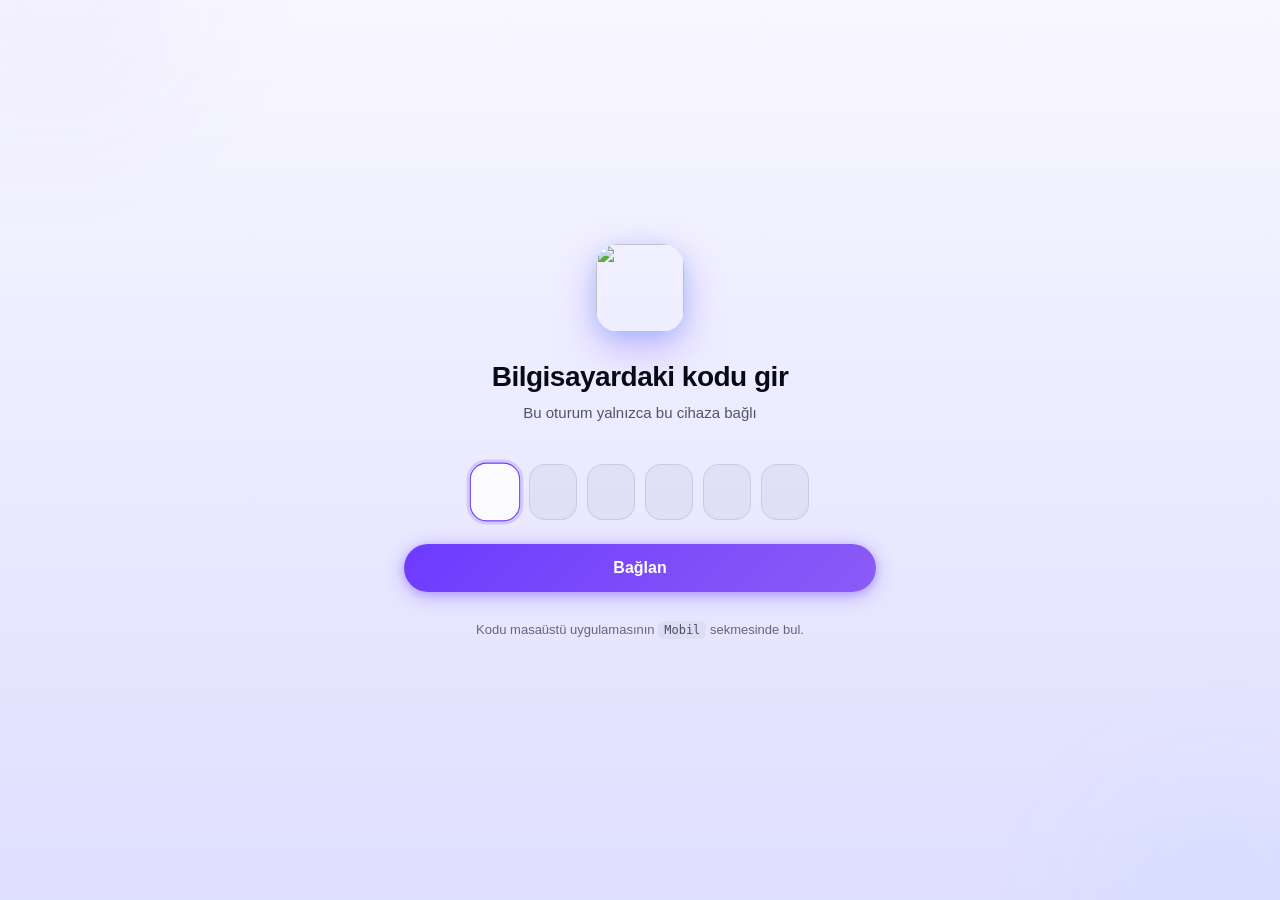
==== commit b2bba330: "Oyun kapaklarini saglayicidan bagimsiz getir, kenar cubugu simgelerini vektorel ve animasyonlu yap" ====
--- a/Dosyaktar/Assets/mobile/index.html
+++ b/Dosyaktar/Assets/mobile/index.html
@@ -6,8 +6,8 @@
 <meta name="description" content="Dosyaktar — Windows LAN dosya transferi. Telefonunuzdan bilgisayara, bilgisayardan telefonunuza anında dosya gönderin.">
 <meta name="theme-color" content="#6C3BFF">
 <link rel="manifest" href="manifest.webmanifest">
-<link rel="icon" href="/favicon.svg" type="image/svg+xml">
-<link rel="apple-touch-icon" href="data:image/svg+xml,%3Csvg xmlns='http://www.w3.org/2000/svg' viewBox='0 0 192 192'%3E%3Cdefs%3E%3ClinearGradient id='g' x1='0' y1='0' x2='192' y2='192'%3E%3Cstop offset='0' stop-color='%236C3BFF'/%3E%3Cstop offset='1' stop-color='%230FC9DE'/%3E%3C/linearGradient%3E%3C/defs%3E%3Crect width='192' height='192' rx='40' fill='url(%23g)'/%3E%3Cpath d='M96 40 L96 152 M40 96 L152 96' stroke='white' stroke-width='12' stroke-linecap='round'/%3E%3C/svg%3E">
+<link rel="icon" href="/icon.png" type="image/png">
+<link rel="apple-touch-icon" href="/icon.png">
 <meta name="apple-mobile-web-app-capable" content="yes">
 <meta name="mobile-web-app-capable" content="yes">
 <meta name="apple-mobile-web-app-status-bar-style" content="black-translucent">
@@ -113,14 +113,9 @@
 [data-theme="light"] .bg-atmosphere::before { background: radial-gradient(circle at 30% 20%, var(--violet-soft), transparent 60%); width: 320px; height: 320px; top: -100px; left: -60px; opacity: .5; }
 [data-theme="light"] .bg-atmosphere::after { background: radial-gradient(circle at 70% 80%, var(--cyan-soft), transparent 60%); width: 280px; height: 280px; bottom: -80px; right: -40px; opacity: .5; }
 
-/* Glossy prism logo */
-.prism { position: relative; width: 48px; height: 48px; border-radius: 14px; background: linear-gradient(135deg, var(--violet), var(--cyan)); box-shadow: var(--shadow-glow); overflow: hidden; flex-shrink: 0; }
-.prism::before { content: ''; position: absolute; inset: 0; background: linear-gradient(135deg, rgba(255,255,255,.4) 0%, transparent 50%), linear-gradient(225deg, rgba(255,255,255,.25) 0%, transparent 40%); border-radius: 14px; pointer-events: none; }
-.prism::after { content: ''; position: absolute; top: 50%; left: 50%; transform: translate(-50%, -50%); width: 24px; height: 24px; background: linear-gradient(135deg, #FFFFFF, rgba(255,255,255,.72)); clip-path: polygon(50% 0%, 100% 50%, 50% 100%, 0% 50%); opacity: .95; }
-.prism-small { width: 36px; height: 36px; border-radius: 10px; }
-.prism-small::after { width: 18px; height: 18px; }
-.prism-tiny { width: 28px; height: 28px; border-radius: 8px; }
-.prism-tiny::after { width: 14px; height: 14px; }
+/* Gerçek uygulama logosu */
+.brand-logo { display: block; width: 32px; height: 32px; border-radius: 9px; flex-shrink: 0; box-shadow: 0 2px 10px rgba(10,10,22,.32); }
+.brand-logo-lg { margin: 0 auto 28px; width: 88px; height: 88px; border-radius: 22px; box-shadow: 0 14px 40px rgba(108,59,255,.35), 0 4px 18px rgba(15,201,222,.2); }
 
 /* Glass card */
 .glass { background: var(--glass); backdrop-filter: saturate(180%) blur(24px); -webkit-backdrop-filter: saturate(180%) blur(24px); border: 1px solid var(--glass-border); border-radius: var(--radius-l); box-shadow: var(--shadow-card); }
@@ -166,6 +161,19 @@
 @keyframes pulse-dot { 0%,100%{opacity:1;transform:scale(1)} 50%{opacity:.6;transform:scale(.9)} }
 .top-bar-right { display: flex; align-items: center; gap: 6px; }
 
+/* Quick menu (top-right) */
+.menu-panel { position: absolute; top: calc(100% + 6px); right: 12px; min-width: 224px; padding: 6px; border-radius: var(--radius-m); background: var(--bg-elevated); border: 1px solid var(--border); box-shadow: var(--shadow); pointer-events: auto; transform-origin: top right; animation: menu-in 160ms cubic-bezier(.2,.8,.2,1); }
+@keyframes menu-in { from { opacity: 0; transform: translateY(-6px) scale(.97); } to { opacity: 1; transform: none; } }
+.menu-head { display: flex; flex-direction: column; gap: 3px; padding: 9px 10px 10px; border-bottom: 1px solid var(--border); margin-bottom: 6px; }
+.menu-head-title { font: 600 13px/1.2 var(--font-sans); color: var(--ink); }
+.menu-head-sub { font: 500 11px/1.2 var(--font-mono); color: var(--ink-subtle); }
+.menu-item { display: flex; align-items: center; gap: 10px; width: 100%; padding: 11px 10px; border: none; border-radius: var(--radius-s); background: transparent; color: var(--ink); font: 500 14px/1 var(--font-sans); text-align: left; cursor: pointer; touch-action: manipulation; -webkit-tap-highlight-color: transparent; transition: background var(--transition-fast), color var(--transition-fast); }
+.menu-item svg { width: 18px; height: 18px; flex: 0 0 auto; }
+.menu-item:active, .menu-item:hover { background: color-mix(in oklab, var(--violet) 12%, transparent); }
+.menu-sep { height: 1px; margin: 6px 4px; background: var(--border); }
+.menu-item-danger { color: var(--danger-ink); }
+.menu-item-danger:active, .menu-item-danger:hover { background: var(--danger-bg); }
+
 /* Tabs */
 .tab-bar { position: fixed; bottom: 0; left: 0; right: 0; z-index: 100; padding: 8px calc(16px + var(--safe-left)) calc(8px + var(--safe-bottom)) calc(16px + var(--safe-right)); pointer-events: none; }
 .tab-bar-inner { display: flex; align-items: center; justify-content: space-around; background: var(--glass); border: 1px solid var(--glass-border); border-radius: var(--radius-xl); padding: 6px; backdrop-filter: saturate(180%) blur(24px); -webkit-backdrop-filter: saturate(180%) blur(24px); box-shadow: var(--shadow); pointer-events: auto; max-width: 520px; margin: 0 auto; position: relative; }
@@ -185,8 +193,6 @@
 /* Pair screen */
 .pair-screen { text-align: center; }
 #screenPair.active { display: flex; flex-direction: column; justify-content: safe center; }
-.prism-logo { margin: 0 auto 32px; filter: drop-shadow(0 8px 32px rgba(108,59,255,.4)) drop-shadow(0 4px 16px rgba(15,201,222,.25)); }
-.prism-logo::after { width: 40px; height: 40px; }
 .pair-title { font: 700 28px/1.2 var(--font-sans); color: var(--ink); letter-spacing: -.5px; margin-bottom: 8px; }
 .pair-subtitle { color: var(--ink-muted); font-size: 15px; margin-bottom: 32px; }
 .pair-hint { margin-top: 28px; color: var(--ink-subtle); font-size: 13px; line-height: 1.5; }
@@ -365,7 +371,7 @@
 <!-- Top Bar -->
 <header class="top-bar" role="banner" id="topBar" hidden>
   <div class="top-bar-left">
-    <div class="prism prism-small" aria-hidden="true"></div>
+    <img class="brand-logo" src="/icon.png" alt="" width="32" height="32" aria-hidden="true">
     <span class="top-bar-title">Dosyaktar</span>
     <span class="device-chip" id="deviceChip" hidden>
       <span class="dot" aria-hidden="true"></span>
@@ -381,13 +387,33 @@
       <svg width="22" height="22" viewBox="0 0 24 24" fill="none" stroke="currentColor" stroke-width="2" stroke-linecap="round" stroke-linejoin="round"><line x1="3" y1="12" x2="21" y2="12"/><line x1="3" y1="6" x2="21" y2="6"/><line x1="3" y1="18" x2="21" y2="18"/></svg>
     </button>
   </div>
+
+  <div class="menu-panel" id="menuPanel" hidden>
+    <div class="menu-head">
+      <span class="menu-head-title" id="menuDeviceName">Bilgisayar</span>
+      <span class="menu-head-sub" id="menuDeviceIp">—</span>
+    </div>
+    <button class="menu-item" type="button" data-menu-action="status">
+      <svg viewBox="0 0 24 24" fill="none" stroke="currentColor" stroke-width="2" stroke-linecap="round" stroke-linejoin="round" aria-hidden="true"><circle cx="12" cy="12" r="10"/><path d="M12 6v6l4 2"/></svg>
+      <span>Bağlantı durumu</span>
+    </button>
+    <button class="menu-item" type="button" data-menu-action="refresh">
+      <svg viewBox="0 0 24 24" fill="none" stroke="currentColor" stroke-width="2" stroke-linecap="round" stroke-linejoin="round" aria-hidden="true"><path d="M21 12a9 9 0 1 1-3-6.7"/><polyline points="21 3 21 9 15 9"/></svg>
+      <span>Tümünü yenile</span>
+    </button>
+    <div class="menu-sep" aria-hidden="true"></div>
+    <button class="menu-item menu-item-danger" type="button" data-menu-action="logout">
+      <svg viewBox="0 0 24 24" fill="none" stroke="currentColor" stroke-width="2" stroke-linecap="round" stroke-linejoin="round" aria-hidden="true"><path d="M9 21H5a2 2 0 0 1-2-2V5a2 2 0 0 1 2-2h4"/><polyline points="16 17 21 12 16 7"/><line x1="21" y1="12" x2="9" y2="12"/></svg>
+      <span>Bağlantıyı kes</span>
+    </button>
+  </div>
 </header>
 
 <!-- Screens -->
 <main role="main">
   <!-- Pair Screen -->
   <section class="screen pair-screen active" id="screenPair" role="region" aria-label="Eşleştirme">
-    <div class="prism prism-logo" style="width:88px;height:88px;border-radius:22px;" aria-hidden="true"></div>
+    <img class="brand-logo brand-logo-lg" src="/icon.png" alt="" width="88" height="88" aria-hidden="true">
     <h1 class="pair-title">Bilgisayardaki kodu gir</h1>
     <p class="pair-subtitle">Bu oturum yalnızca bu cihaza bağlı</p>
     <form id="pinForm" novalidate>
@@ -885,6 +911,8 @@
     $('#tabBar').hidden = false;
     $('#deviceChip').hidden = false;
     $('#deviceName').textContent = state.deviceName;
+    $('#menuDeviceName').textContent = state.deviceName || 'Bilgisayar';
+    $('#menuDeviceIp').textContent = state.deviceIp || '—';
     $('#pcName').textContent = state.deviceName;
     $('#pcIp').textContent = state.deviceIp;
     $('#saveDir').textContent = state.saveDir;
@@ -914,6 +942,7 @@
   state.paired = false;
   state.files = [];
   state.transfer = null;
+  closeMenu();
   stopPolling();
   showScreen('pair');
   $('#topBar').hidden = true;
@@ -1221,31 +1250,27 @@
   processUploadQueue();
 };
 
-const downloadFile = async (id) => {
+const downloadFile = (id) => {
+  const file = state.files.find(f => f.id === id);
   const btn = document.querySelector(`.download-btn[data-id="${id}"]`);
   if (btn) btn.disabled = true;
-  try {
-    const res = await fetch(API.download(id), { credentials: 'same-origin' });
-    if (!res.ok) throw new Error('İndirme başarısız');
-    const blob = await res.blob();
-    const url = URL.createObjectURL(blob);
-    const a = document.createElement('a');
-    a.href = url;
-    const file = state.files.find(f => f.id === id);
-    if (file) a.download = file.name;
-    document.body.appendChild(a);
-    a.click();
-    a.remove();
-    URL.revokeObjectURL(url);
-    addCounter('received', 1);
-    showToast(file?.name || 'Dosya indirildi', 'success');
-    haptic(12);
-  } catch (err) {
-    showToast(err.message, 'error');
-    haptic(50);
-  } finally {
-    if (btn) btn.disabled = false;
-  }
+
+  // Doğrudan bağlantı: tarayıcı dosyayı kendi indirme yöneticisiyle akıtır.
+  // (Blob yaklaşımı büyük dosyalarda belleği tüketip iOS'ta indirmeyi engelliyor.)
+  const a = document.createElement('a');
+  a.href = API.download(id);
+  a.download = file?.name || '';
+  a.rel = 'noopener';
+  a.style.display = 'none';
+  document.body.appendChild(a);
+  a.click();
+  a.remove();
+
+  addCounter('received', 1);
+  showToast((file?.name || 'Dosya') + ' indiriliyor', 'info');
+  haptic(12);
+
+  if (btn) setTimeout(() => { btn.disabled = false; }, 1200);
 };
 
 const handleLogout = async () => {
@@ -1256,8 +1281,24 @@
   handleUnauthorized();
 };
 
-const handleRefresh = async () => {
-  const btn = $('#refreshBtn');
+/* ── Hızlı menü (sağ üst) ─────────────────────────────────────────── */
+
+const setMenuOpen = (open) => {
+  const panel = $('#menuPanel');
+  const btn = $('#menuToggle');
+  if (!panel || !btn) return;
+
+  panel.hidden = !open;
+  btn.setAttribute('aria-expanded', open ? 'true' : 'false');
+  if (open) $('.menu-item', panel)?.focus();
+};
+
+const closeMenu = () => {
+  const panel = $('#menuPanel');
+  if (panel && !panel.hidden) setMenuOpen(false);
+};
+
+const handleRefresh = async () => {  const btn = $('#refreshBtn');
   if (btn) { btn.disabled = true; btn.textContent = 'Yenileniyor...'; }
   try {
     const data = await apiGet(API.state);
@@ -1278,6 +1319,7 @@
 
 const handleTabClick = (tab) => {
   haptic(8);
+  closeMenu();
   showScreen(tab);
 };
 
@@ -1366,6 +1408,55 @@
   $('#refreshBtn').addEventListener('click', handleRefresh);
   $('#themeToggle').addEventListener('click', handleThemeToggle);
 
+  // Quick menu
+  const menuBtn = $('#menuToggle');
+  const menuPanel = $('#menuPanel');
+
+  menuBtn.addEventListener('click', (e) => {
+    e.stopPropagation();
+    haptic(8);
+    setMenuOpen(menuPanel.hidden);
+  });
+
+  menuPanel.addEventListener('click', (e) => {
+    const item = e.target.closest('[data-menu-action]');
+    if (!item) return;
+
+    const action = item.dataset.menuAction;
+    closeMenu();
+
+    if (action === 'status') handleTabClick('status');
+    else if (action === 'refresh') handleRefresh();
+    else if (action === 'logout') handleLogout();
+  });
+
+  document.addEventListener('click', (e) => {
+    if (menuPanel.hidden) return;
+    if (!menuPanel.contains(e.target) && !menuBtn.contains(e.target)) closeMenu();
+  });
+
+  document.addEventListener('keydown', (e) => {
+    if (menuPanel.hidden) return;
+
+    if (e.key === 'Escape') {
+      closeMenu();
+      menuBtn.focus();
+      return;
+    }
+
+    if (e.key === 'ArrowDown' || e.key === 'ArrowUp') {
+      const items = $$('.menu-item', menuPanel);
+      if (!items.length) return;
+
+      const current = items.indexOf(document.activeElement);
+      const step = e.key === 'ArrowDown' ? 1 : -1;
+      const next = (current + step + items.length) % items.length;
+
+      items[next].focus();
+      e.preventDefault();
+    }
+  });
+
   // Visibility
   document.addEventListener('visibilitychange', handleVisibilityChange);
 
